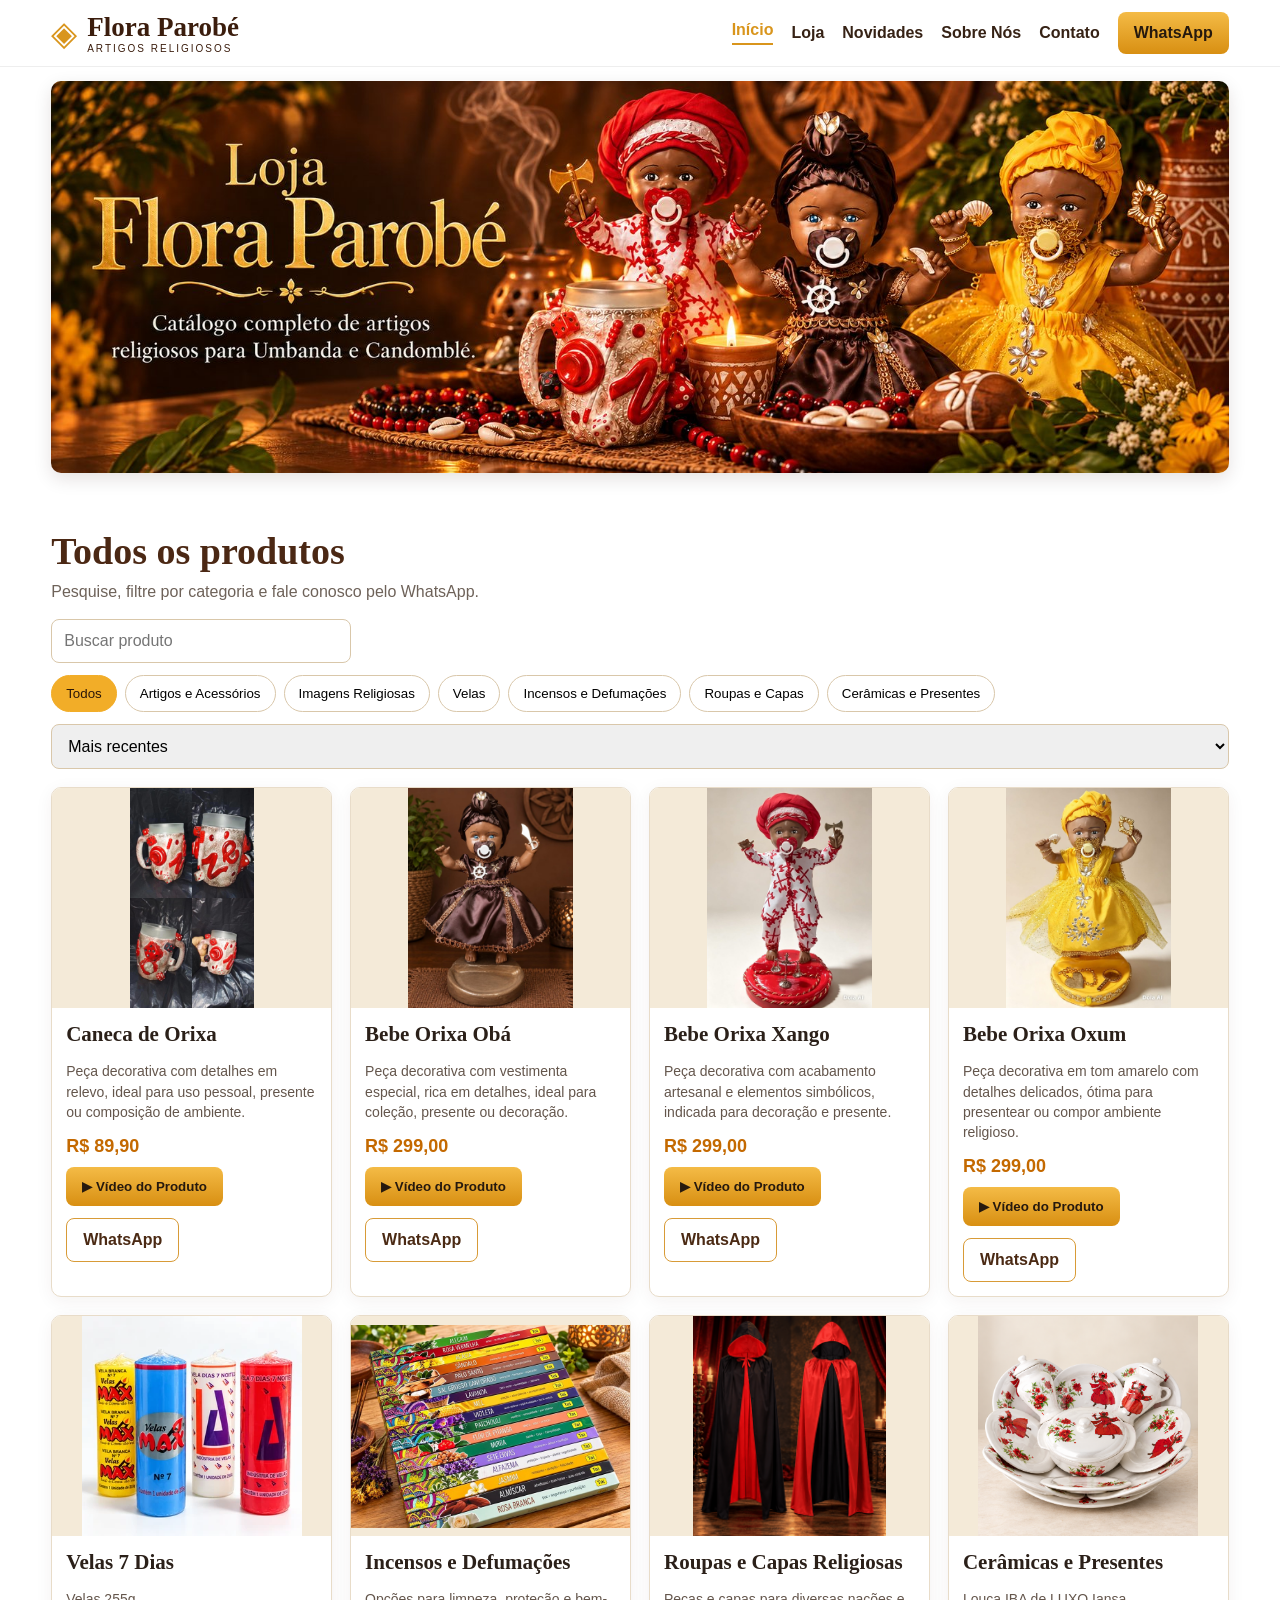
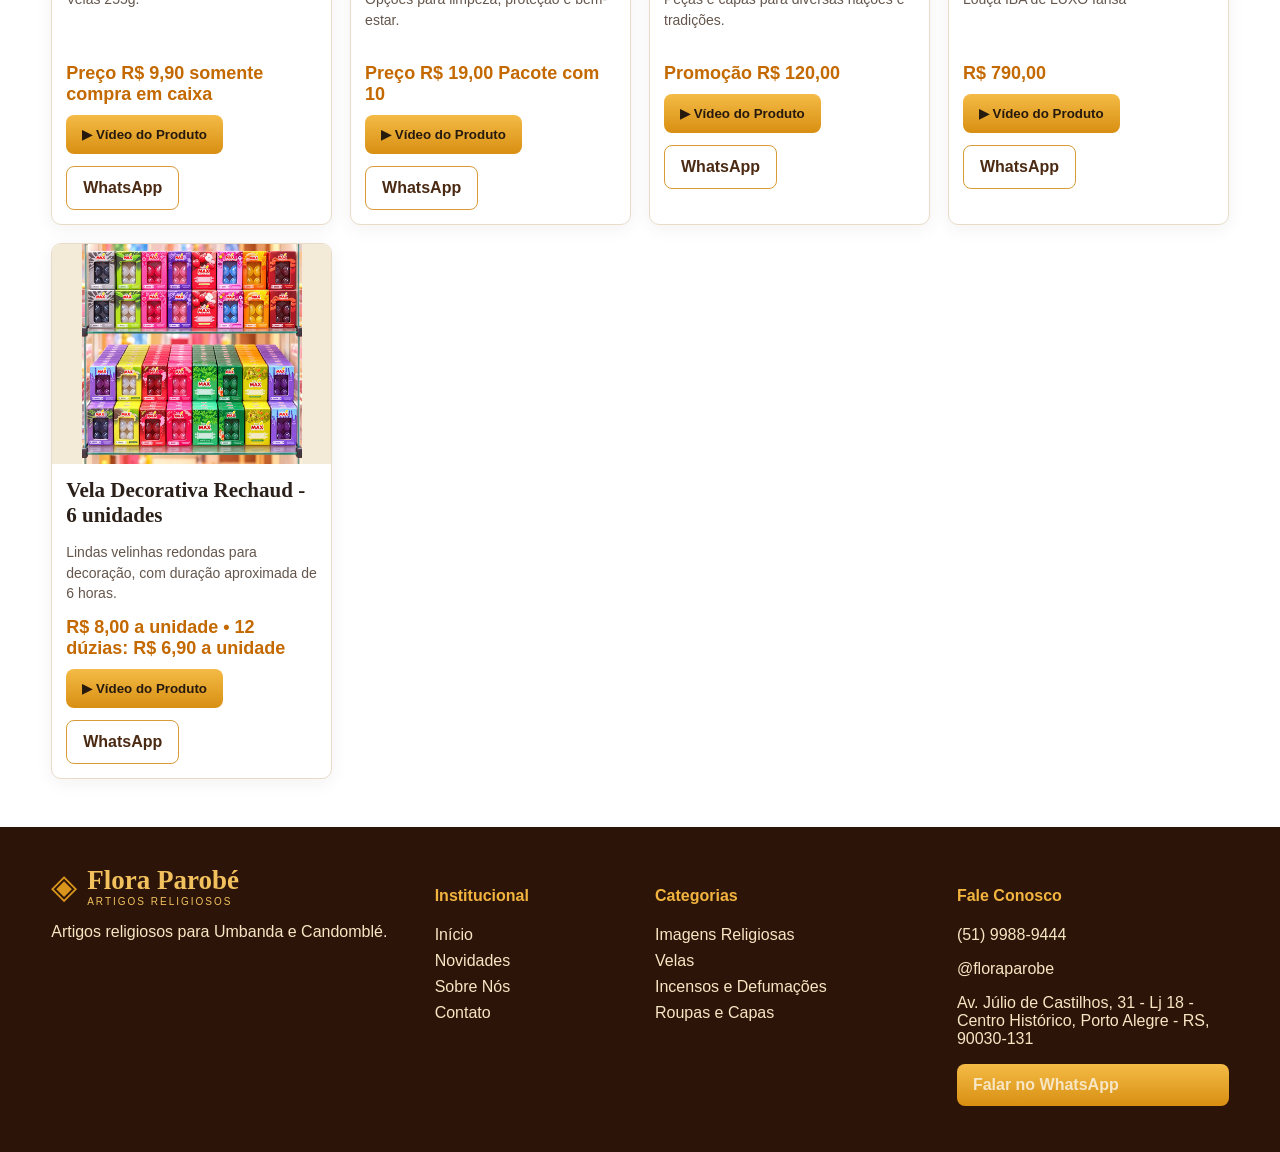
==== index.html @ 0b0f777b "Remove promoção antiga de saias da página inicial" ====
<!doctype html><html lang="pt-BR"><head>
<!-- Google tag (gtag.js) -->
<script async src="https://www.googletagmanager.com/gtag/js?id=G-TFHQ72F897"></script>
<script>
  window.dataLayer = window.dataLayer || [];
  function gtag(){dataLayer.push(arguments);}
  gtag('js', new Date());
  gtag('config', 'G-TFHQ72F897');
</script>
<meta charset="utf-8"><meta name="viewport" content="width=device-width,initial-scale=1"><title>Flora Parobé | Artigos Religiosos em Porto Alegre</title><link rel="stylesheet" href="css/style.css"><!-- SEO START --><meta name="description" content="Flora Parobé em Porto Alegre: artigos religiosos para Umbanda e Candomblé, imagens, velas, incensos, roupas, capas e acessórios. Confira produtos e promoções."><meta name="robots" content="index,follow"><link rel="canonical" href="https://floraparobe.com.br/"><meta property="og:type" content="website"><meta property="og:locale" content="pt_BR"><meta property="og:site_name" content="Flora Parobé"><meta property="og:title" content="Flora Parobé | Artigos Religiosos em Porto Alegre"><meta property="og:description" content="Flora Parobé em Porto Alegre: artigos religiosos para Umbanda e Candomblé, imagens, velas, incensos, roupas, capas e acessórios. Confira produtos e promoções."><meta property="og:url" content="https://floraparobe.com.br/"><meta property="og:image" content="https://floraparobe.com.br/assets/banner-loja.jpg"><meta name="twitter:card" content="summary_large_image"><script type="application/ld+json">{"@context":"https://schema.org","@type":"Store","name":"Flora Parobé","url":"https://floraparobe.com.br/","description":"Loja de artigos religiosos para Umbanda e Candomblé em Porto Alegre.","image":"https://floraparobe.com.br/assets/banner-loja.jpg","address":{"@type":"PostalAddress","streetAddress":"Av. Júlio de Castilhos, 31 - Lj 18","addressLocality":"Porto Alegre","addressRegion":"RS","postalCode":"90030-131","addressCountry":"BR"},"sameAs":["https://www.instagram.com/floraparobe"]}</script><!-- SEO END --></head><body>
<div id="header"></div><section class="shop-hero shop-hero--image"><div class="container"><img class="hero-banner-img" src="assets/banner-loja.jpg" alt="Loja Flora Parobé - Catálogo completo de artigos religiosos para Umbanda e Candomblé"><h1 class="sr-only">Loja Flora Parobé</h1><p class="sr-only">Catálogo completo de artigos religiosos para Umbanda e Candomblé.</p></div></section>

<main class="section"><div class="container"><h2 class="section-title">Todos os produtos</h2><p class="section-sub">Pesquise, filtre por categoria e fale conosco pelo WhatsApp.</p><div class="shop-tools"><input id="search" class="searchbox" placeholder="Buscar produto"><div class="chips" id="chips"></div><select id="sort"><option value="id">Mais recentes</option><option value="az">A–Z</option></select></div><div class="products" id="catalog"></div></div></main>
<div id="footer"></div><div class="modal" id="videoModal"><div class="modal-box"><button class="modal-close">×</button><h2 id="videoTitle" class="serif"></h2><div id="videoBody"></div></div></div>
<script src="js/site-config.js"></script><script src="js/site.js"></script><script>
document.querySelector('#header').innerHTML=header('inicio');document.querySelector('#footer').innerHTML=footer();
const cats=['Todos',...new Set(cfg.products.map(p=>p.category))];document.querySelector('#chips').innerHTML=cats.map(c=>`<button class="chip" data-cat="${c}">${c}</button>`).join('');let current=new URLSearchParams(location.search).get('cat')||'Todos';let q='';let sort='id';
function render(){let arr=cfg.products.filter(p=>(current==='Todos'||p.category===current)&&(!q||(`${p.name} ${p.description}`.toLowerCase().includes(q))));if(sort==='az')arr.sort((a,b)=>a.name.localeCompare(b.name));document.querySelector('#catalog').innerHTML=arr.map(productCard).join('');document.querySelectorAll('.chip').forEach(x=>x.classList.toggle('active',x.dataset.cat===current));bindCommon();}
document.querySelector('#chips').addEventListener('click',e=>{if(e.target.matches('.chip')){current=e.target.dataset.cat;render()}});document.querySelector('#search').addEventListener('input',e=>{q=e.target.value.toLowerCase();render()});document.querySelector('#sort').addEventListener('change',e=>{sort=e.target.value;render()});render();bindCommon();
</script></body></html>
---- css/style.css ----
:root{--gold:#d9951c;--gold2:#f0b43d;--brown:#3b1d0d;--cream:#fbf7ef;--ink:#2b2019;--line:#ead8ba}*{box-sizing:border-box}body{margin:0;font-family:Arial,Helvetica,sans-serif;color:var(--ink);background:#fff}.container{width:min(1180px,92%);margin:auto}.site-header{position:sticky;top:0;z-index:20;background:#fff;border-bottom:1px solid #eee}.header-inner{display:flex;justify-content:space-between;align-items:center;gap:20px;padding:12px 0}.brand{display:flex;align-items:center;gap:10px;color:var(--brown);text-decoration:none}.brand-mark{font-size:34px;color:var(--gold)}.brand b{font:700 27px Georgia,serif}.brand small{display:block;font-size:10px;letter-spacing:2px}.site-header nav{display:flex;align-items:center;gap:18px;flex-wrap:wrap}.site-header nav>a:not(.btn){color:#362215;text-decoration:none;font-weight:600}.site-header nav>a.active{color:var(--gold);border-bottom:2px solid var(--gold);padding-bottom:4px}.hero,.shop-hero,.page-hero{color:#fff;background:linear-gradient(90deg,rgba(33,15,6,.95),rgba(84,43,8,.74)),url('../assets/about-incense.svg') center/cover;min-height:330px;display:flex;align-items:center}.hero h1{font:700 58px Georgia,serif;color:#f1c266;margin:0}.hero h2{font:30px Georgia,serif;max-width:620px;margin:10px 0}.hero p{font-size:20px}.shop-hero h1,.page-hero h1{font:700 54px Georgia,serif;color:#f1c266;margin:0}.hero-actions,.product-actions{display:flex;gap:12px;flex-wrap:wrap}.btn{display:inline-block;border:none;border-radius:8px;padding:12px 16px;text-decoration:none;cursor:pointer;font-weight:700}.btn-gold{background:linear-gradient(180deg,#f4bb46,#d88f12);color:#26190e}.btn-outline{border:1px solid #d89b37;color:#4b2a14;background:white}.hero .btn-outline{color:#fff;background:transparent;border-color:#fff}.trust-strip{background:#2b160a;color:#fff}.trust-grid{display:grid;grid-template-columns:repeat(4,1fr);gap:12px;padding:16px 0}.trust-item{text-align:center}.section{padding:48px 0}.section-title{font:700 38px Georgia,serif;color:#4b2814;margin:0 0 10px}.section-sub{color:#6e6259;margin-top:0}.categories{display:grid;grid-template-columns:repeat(6,1fr);gap:12px}.cat{min-height:130px;border:1px solid var(--line);border-radius:10px;background:linear-gradient(#fff,#fff8eb);display:flex;align-items:center;justify-content:center;text-align:center;color:#3a2517;text-decoration:none;padding:14px}.ico{font-size:38px;margin-bottom:12px}.products{display:grid;grid-template-columns:repeat(4,1fr);gap:18px}.product-card{border:1px solid #e8dcc9;border-radius:10px;overflow:hidden;background:#fff;box-shadow:0 4px 18px rgba(63,35,10,.06)}.product-card img{width:100%;height:220px;object-fit:contain;object-position:center;background:#f4ead8;display:block}.product-body{padding:14px}.product-body h3{font:700 21px Georgia,serif;margin:0 0 8px}.product-body p{font-size:14px;line-height:1.45;color:#64564c;min-height:60px}.price{display:block;color:#c46900;font-size:18px;margin:10px 0}.about-band{background:#fff8ec}.about-grid,.story-grid,.contact-grid{display:grid;grid-template-columns:1.1fr .9fr;gap:34px;align-items:center}.about-grid img,.story-grid img{width:100%;border-radius:12px}.values{display:grid;grid-template-columns:repeat(4,1fr);gap:12px;margin-top:25px}.value{padding:18px;border:1px solid var(--line);border-radius:10px;background:white}.value strong{display:block;margin-bottom:6px;color:#4a2814}.value span{font-size:13px;color:#716155}.site-footer{background:#2c1508;color:#f7e6c4;padding:38px 0}.footer-grid{display:grid;grid-template-columns:1.3fr .7fr 1fr 1fr;gap:30px}.site-footer a{display:block;color:#f7e6c4;text-decoration:none;margin:8px 0}.site-footer h4{color:#f2b43f}.footer-brand{color:#f2c15e}.shop-tools{display:flex;gap:12px;flex-wrap:wrap;align-items:center;margin:18px 0}.searchbox,select,input,textarea{width:100%;padding:12px;border:1px solid #d9c7aa;border-radius:8px;font:inherit}.searchbox{max-width:300px}.chips{display:flex;gap:8px;flex-wrap:wrap}.chip{border:1px solid #d9c7aa;background:white;border-radius:999px;padding:10px 14px;cursor:pointer}.chip.active{background:#f2ad28;color:#2b1709;border-color:#f2ad28}.notice,.contact-card,.video-placeholder{padding:18px;border-radius:10px;background:#fff6e8;border:1px solid #ead6b6;margin:16px 0}.modal{display:none;position:fixed;inset:0;background:rgba(0,0,0,.72);z-index:99;align-items:center;justify-content:center;padding:20px}.modal.show{display:flex}.modal-box{background:white;width:min(760px,96%);border-radius:12px;padding:24px;position:relative}.modal-close{position:absolute;right:14px;top:10px;border:0;background:transparent;font-size:30px;cursor:pointer}.serif{font-family:Georgia,serif}.story-copy p{font-size:17px;line-height:1.55}@media(max-width:900px){.header-inner{align-items:flex-start}.site-header nav{justify-content:flex-end}.categories{grid-template-columns:repeat(3,1fr)}.products{grid-template-columns:repeat(2,1fr)}.trust-grid,.values{grid-template-columns:repeat(2,1fr)}.about-grid,.story-grid,.contact-grid{grid-template-columns:1fr}.footer-grid{grid-template-columns:1fr 1fr}}@media(max-width:600px){.header-inner{display:block}.site-header nav{margin-top:12px;justify-content:flex-start;gap:10px}.hero h1{font-size:42px}.hero h2{font-size:24px}.categories,.products,.trust-grid,.values,.footer-grid{grid-template-columns:1fr}.section{padding:34px 0}}
.shop-hero {
  background:
    linear-gradient(90deg, rgba(33,15,6,.90), rgba(84,43,8,.55)),
    url('../assets/banner-loja.jpg') center/cover;
}

/* Banner da loja exibido como imagem, preservando brilho e nitidez */
.shop-hero.shop-hero--image{background:none;min-height:auto;display:block;padding:14px 0 8px}
.shop-hero.shop-hero--image .container{width:min(1342px,92%)}
.hero-banner-img{display:block;width:100%;height:auto;border-radius:10px;box-shadow:0 6px 18px rgba(41,20,7,.12)}
.sr-only{position:absolute;width:1px;height:1px;padding:0;margin:-1px;overflow:hidden;clip:rect(0,0,0,0);white-space:nowrap;border:0}

/* Promoção do mês */
.promo-month{padding:18px 0 4px}
.promo-month-box{display:flex;align-items:center;justify-content:space-between;gap:24px;padding:24px 28px;border-radius:14px;background:linear-gradient(110deg,#3b1d0d 0%,#6b350f 58%,#d9951c 100%);box-shadow:0 8px 24px rgba(65,32,8,.16);color:#fff;overflow:hidden;position:relative}
.promo-month-box:after{content:"";position:absolute;right:-55px;top:-75px;width:220px;height:220px;border-radius:50%;background:rgba(255,255,255,.09)}
.promo-month-copy{position:relative;z-index:1}
.promo-kicker{display:inline-block;font-size:12px;font-weight:800;letter-spacing:1.5px;color:#ffd98a;margin-bottom:7px}
.promo-month h2{font:700 34px Georgia,serif;margin:0 0 6px;color:#fff}
.promo-month p{margin:0;max-width:700px;line-height:1.5;color:#fff7e9}
.promo-month-btn{position:relative;z-index:1;display:inline-block;flex:0 0 auto;background:#fff;color:#5b2b0c;text-decoration:none;font-weight:800;padding:14px 20px;border-radius:9px;box-shadow:0 4px 12px rgba(0,0,0,.12)}
.promo-month-btn:hover{transform:translateY(-1px)}
@media(max-width:700px){.promo-month-box{display:block;padding:22px}.promo-month h2{font-size:29px}.promo-month-btn{margin-top:16px}}

.promo-month-art-link{display:block;text-decoration:none}
.promo-month-art{display:block;width:100%;height:auto;border-radius:14px;box-shadow:0 8px 24px rgba(65,32,8,.18)}

.promo-buy-wrap{text-align:center;margin:18px 0 4px}
.promo-buy-btn{display:inline-block;background:#198754;color:#fff;text-decoration:none;font-weight:800;font-size:18px;padding:14px 24px;border-radius:10px;box-shadow:0 5px 16px rgba(0,0,0,.14);transition:transform .15s ease,box-shadow .15s ease}
.promo-buy-btn:hover{transform:translateY(-2px);box-shadow:0 8px 20px rgba(0,0,0,.18)}
.promo-buy-note{font-size:14px;color:#6e6259;margin:10px 0 0}
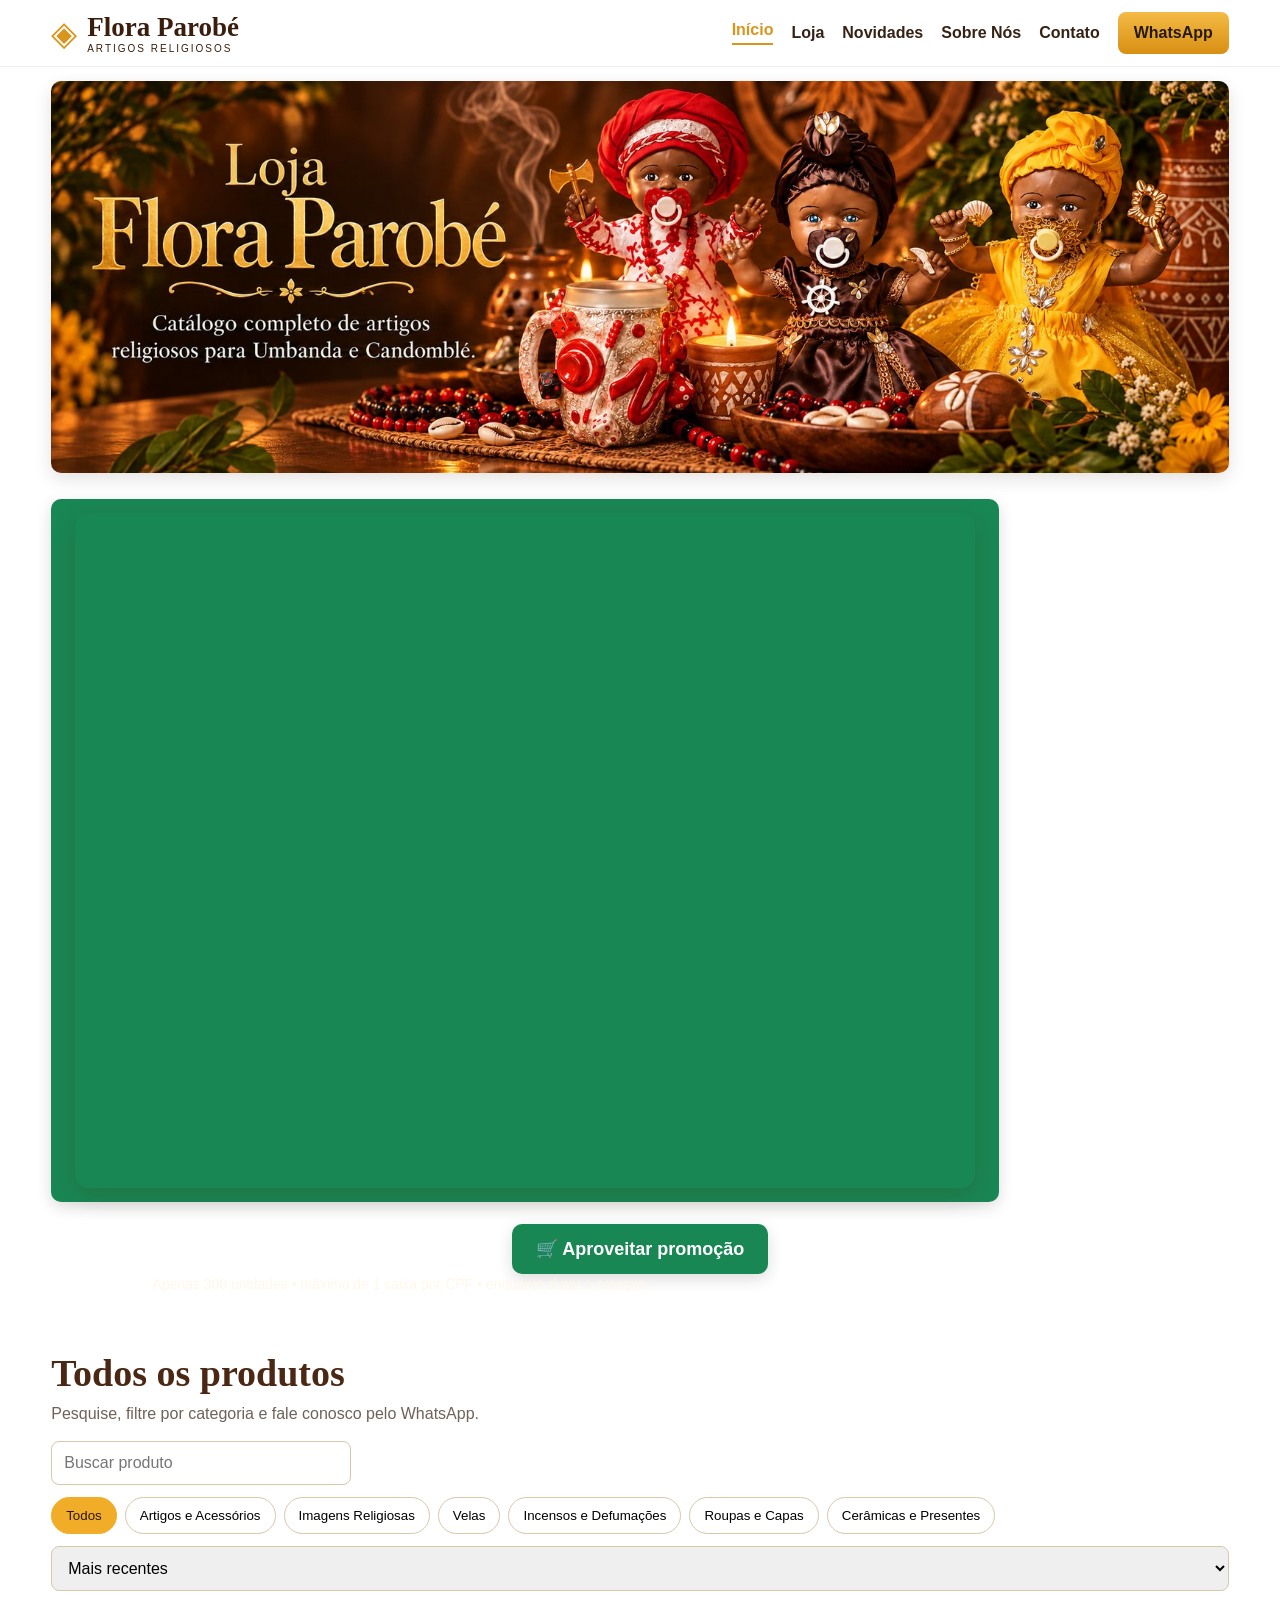
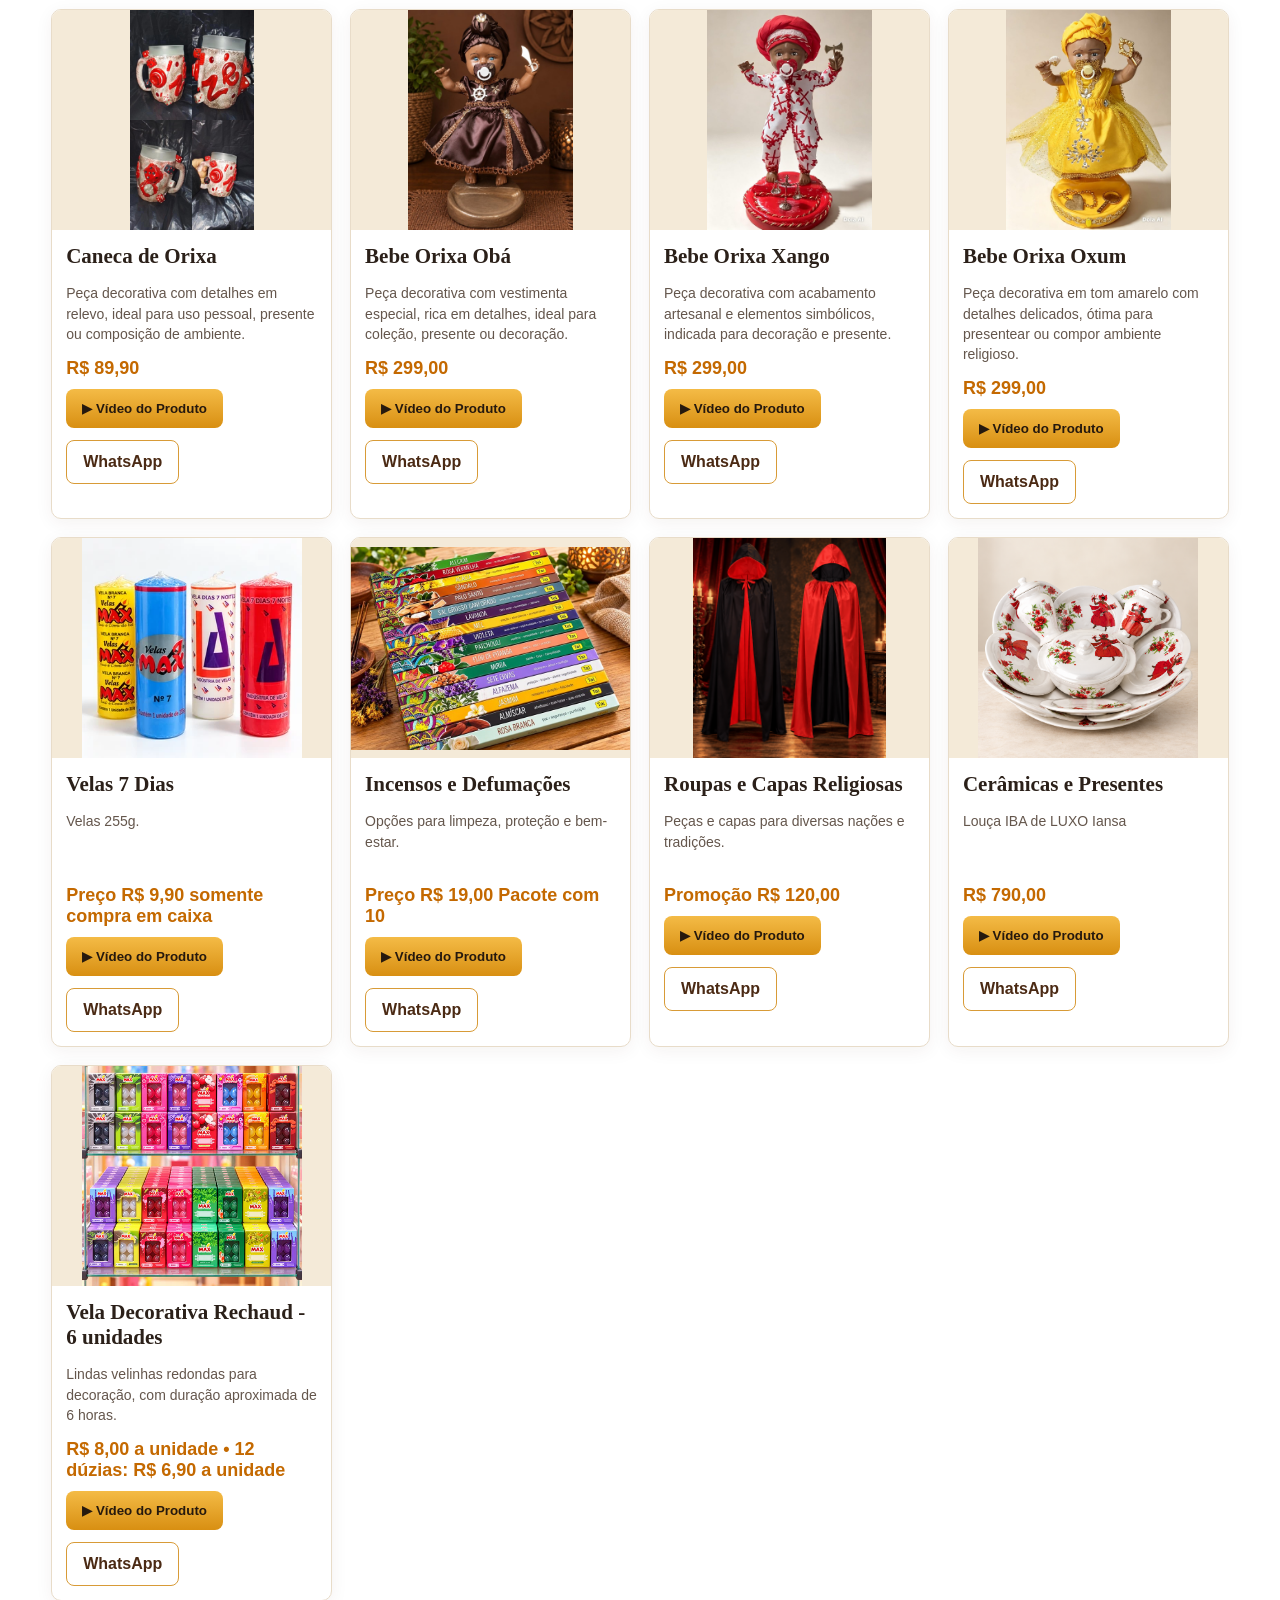
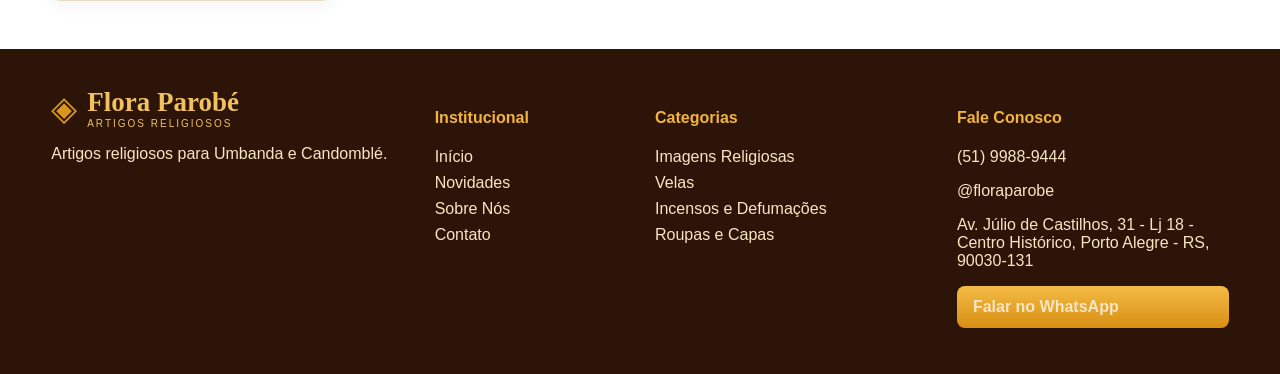
==== commit 85e3dc96: "Exibe promoção de Velas 7 Dias na página inicial" ====
--- a/index.html
+++ b/index.html
@@ -10,6 +10,14 @@
 <meta charset="utf-8"><meta name="viewport" content="width=device-width,initial-scale=1"><title>Flora Parobé | Artigos Religiosos em Porto Alegre</title><link rel="stylesheet" href="css/style.css"><!-- SEO START --><meta name="description" content="Flora Parobé em Porto Alegre: artigos religiosos para Umbanda e Candomblé, imagens, velas, incensos, roupas, capas e acessórios. Confira produtos e promoções."><meta name="robots" content="index,follow"><link rel="canonical" href="https://floraparobe.com.br/"><meta property="og:type" content="website"><meta property="og:locale" content="pt_BR"><meta property="og:site_name" content="Flora Parobé"><meta property="og:title" content="Flora Parobé | Artigos Religiosos em Porto Alegre"><meta property="og:description" content="Flora Parobé em Porto Alegre: artigos religiosos para Umbanda e Candomblé, imagens, velas, incensos, roupas, capas e acessórios. Confira produtos e promoções."><meta property="og:url" content="https://floraparobe.com.br/"><meta property="og:image" content="https://floraparobe.com.br/assets/banner-loja.jpg"><meta name="twitter:card" content="summary_large_image"><script type="application/ld+json">{"@context":"https://schema.org","@type":"Store","name":"Flora Parobé","url":"https://floraparobe.com.br/","description":"Loja de artigos religiosos para Umbanda e Candomblé em Porto Alegre.","image":"https://floraparobe.com.br/assets/banner-loja.jpg","address":{"@type":"PostalAddress","streetAddress":"Av. Júlio de Castilhos, 31 - Lj 18","addressLocality":"Porto Alegre","addressRegion":"RS","postalCode":"90030-131","addressCountry":"BR"},"sameAs":["https://www.instagram.com/floraparobe"]}</script><!-- SEO END --></head><body>
 <div id="header"></div><section class="shop-hero shop-hero--image"><div class="container"><img class="hero-banner-img" src="assets/banner-loja.jpg" alt="Loja Flora Parobé - Catálogo completo de artigos religiosos para Umbanda e Candomblé"><h1 class="sr-only">Loja Flora Parobé</h1><p class="sr-only">Catálogo completo de artigos religiosos para Umbanda e Candomblé.</p></div></section>
 
+<section class="promo-month"><div class="container">
+<a class="promo-month-art-link promo-buy-btn" href="https://wa.me/555199889444?text=Ol%C3%A1%21%20Vi%20a%20Promo%C3%A7%C3%A3o%20do%20M%C3%AAs%20das%20Velas%207%20Dias%20275g%20no%20site%20da%20Flora%20Parob%C3%A9%20e%20quero%20aproveitar." target="_blank" rel="noopener">
+<img class="promo-month-art" src="assets/promocao-mes-velas-7-dias.webp" alt="Promoção do Mês - Velas 7 Dias 275g: unitário R$ 8,40 e combo com 4 velas por R$ 7,90 cada">
+</a>
+<div class="promo-buy-wrap"><a class="promo-buy-btn" href="https://wa.me/555199889444?text=Ol%C3%A1%21%20Vi%20a%20Promo%C3%A7%C3%A3o%20do%20M%C3%AAs%20das%20Velas%207%20Dias%20275g%20no%20site%20da%20Flora%20Parob%C3%A9%20e%20quero%20aproveitar." target="_blank" rel="noopener">🛒 Aproveitar promoção</a>
+<p class="promo-buy-note">Apenas 300 unidades • máximo de 1 caixa por CPF • enquanto durar o estoque.</p></div>
+</div></section>
+
 <main class="section"><div class="container"><h2 class="section-title">Todos os produtos</h2><p class="section-sub">Pesquise, filtre por categoria e fale conosco pelo WhatsApp.</p><div class="shop-tools"><input id="search" class="searchbox" placeholder="Buscar produto"><div class="chips" id="chips"></div><select id="sort"><option value="id">Mais recentes</option><option value="az">A–Z</option></select></div><div class="products" id="catalog"></div></div></main>
 <div id="footer"></div><div class="modal" id="videoModal"><div class="modal-box"><button class="modal-close">×</button><h2 id="videoTitle" class="serif"></h2><div id="videoBody"></div></div></div>
 <script src="js/site-config.js"></script><script src="js/site.js"></script><script>
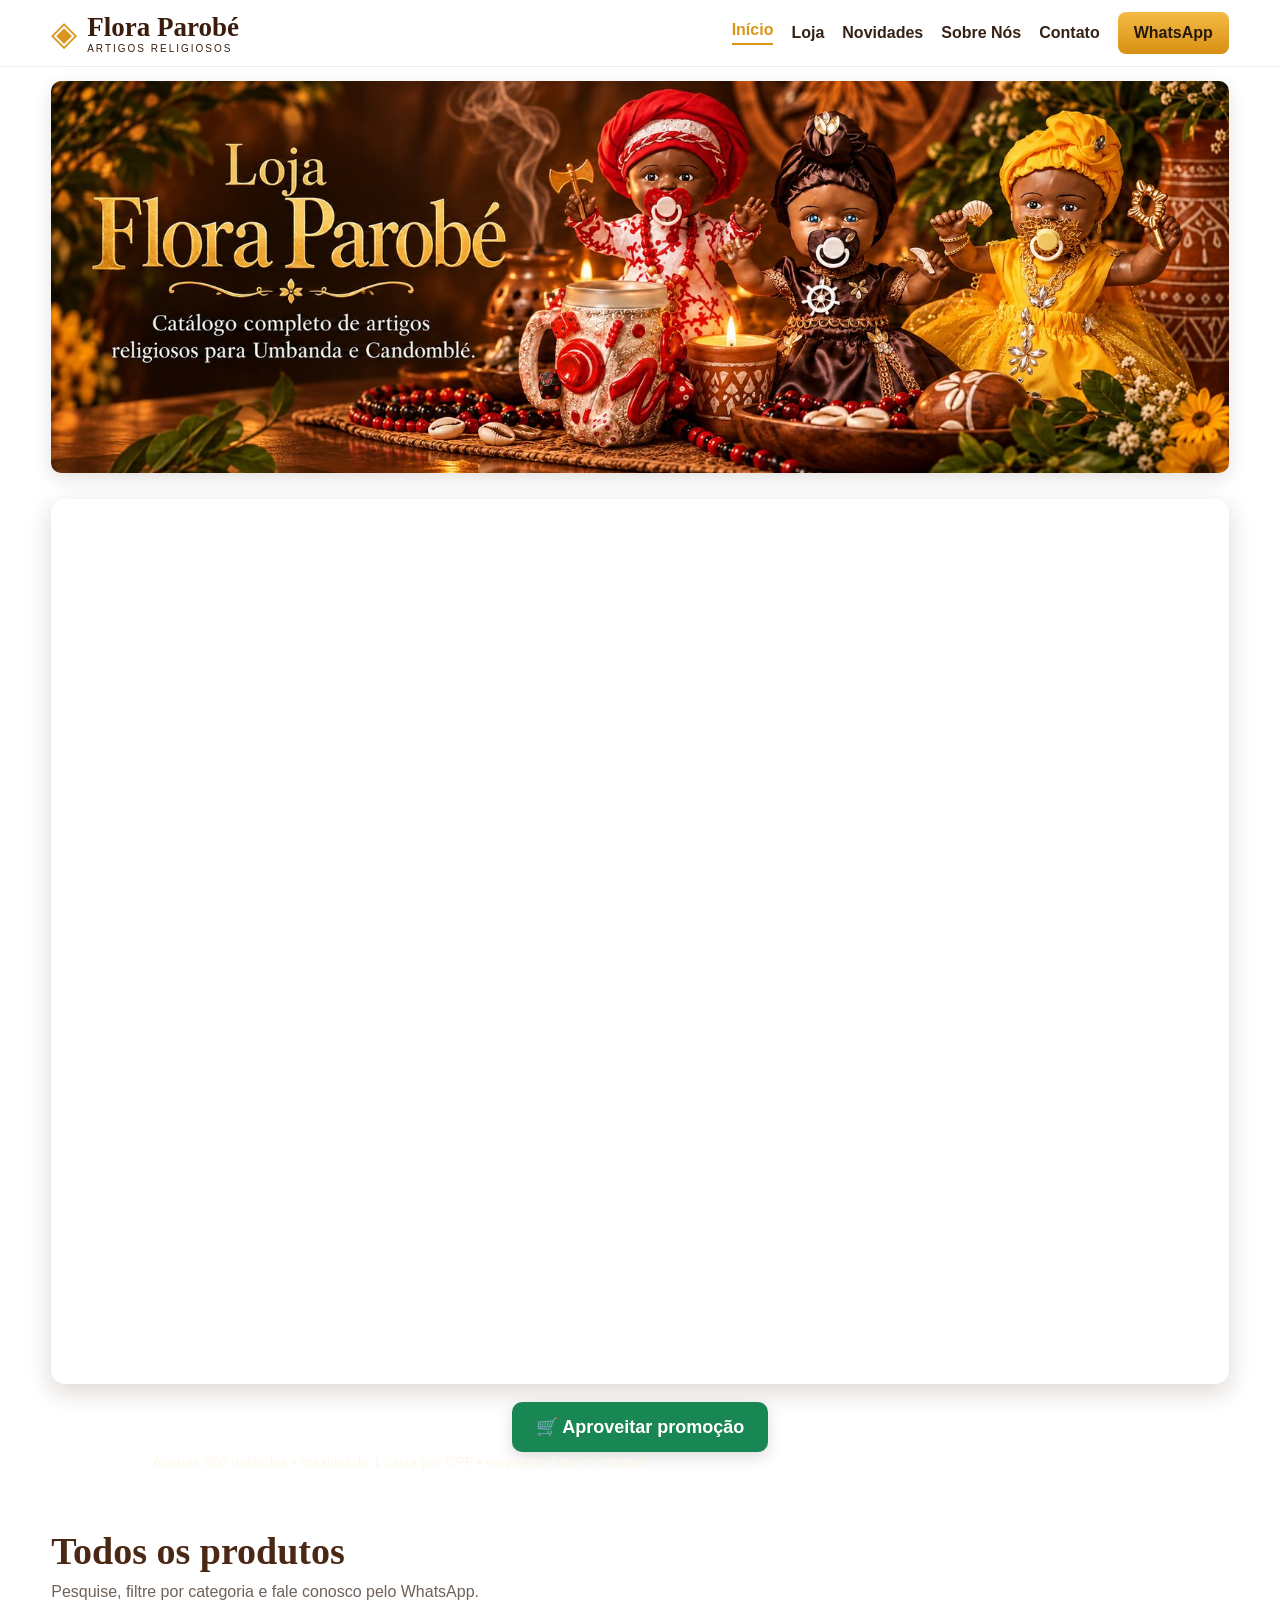
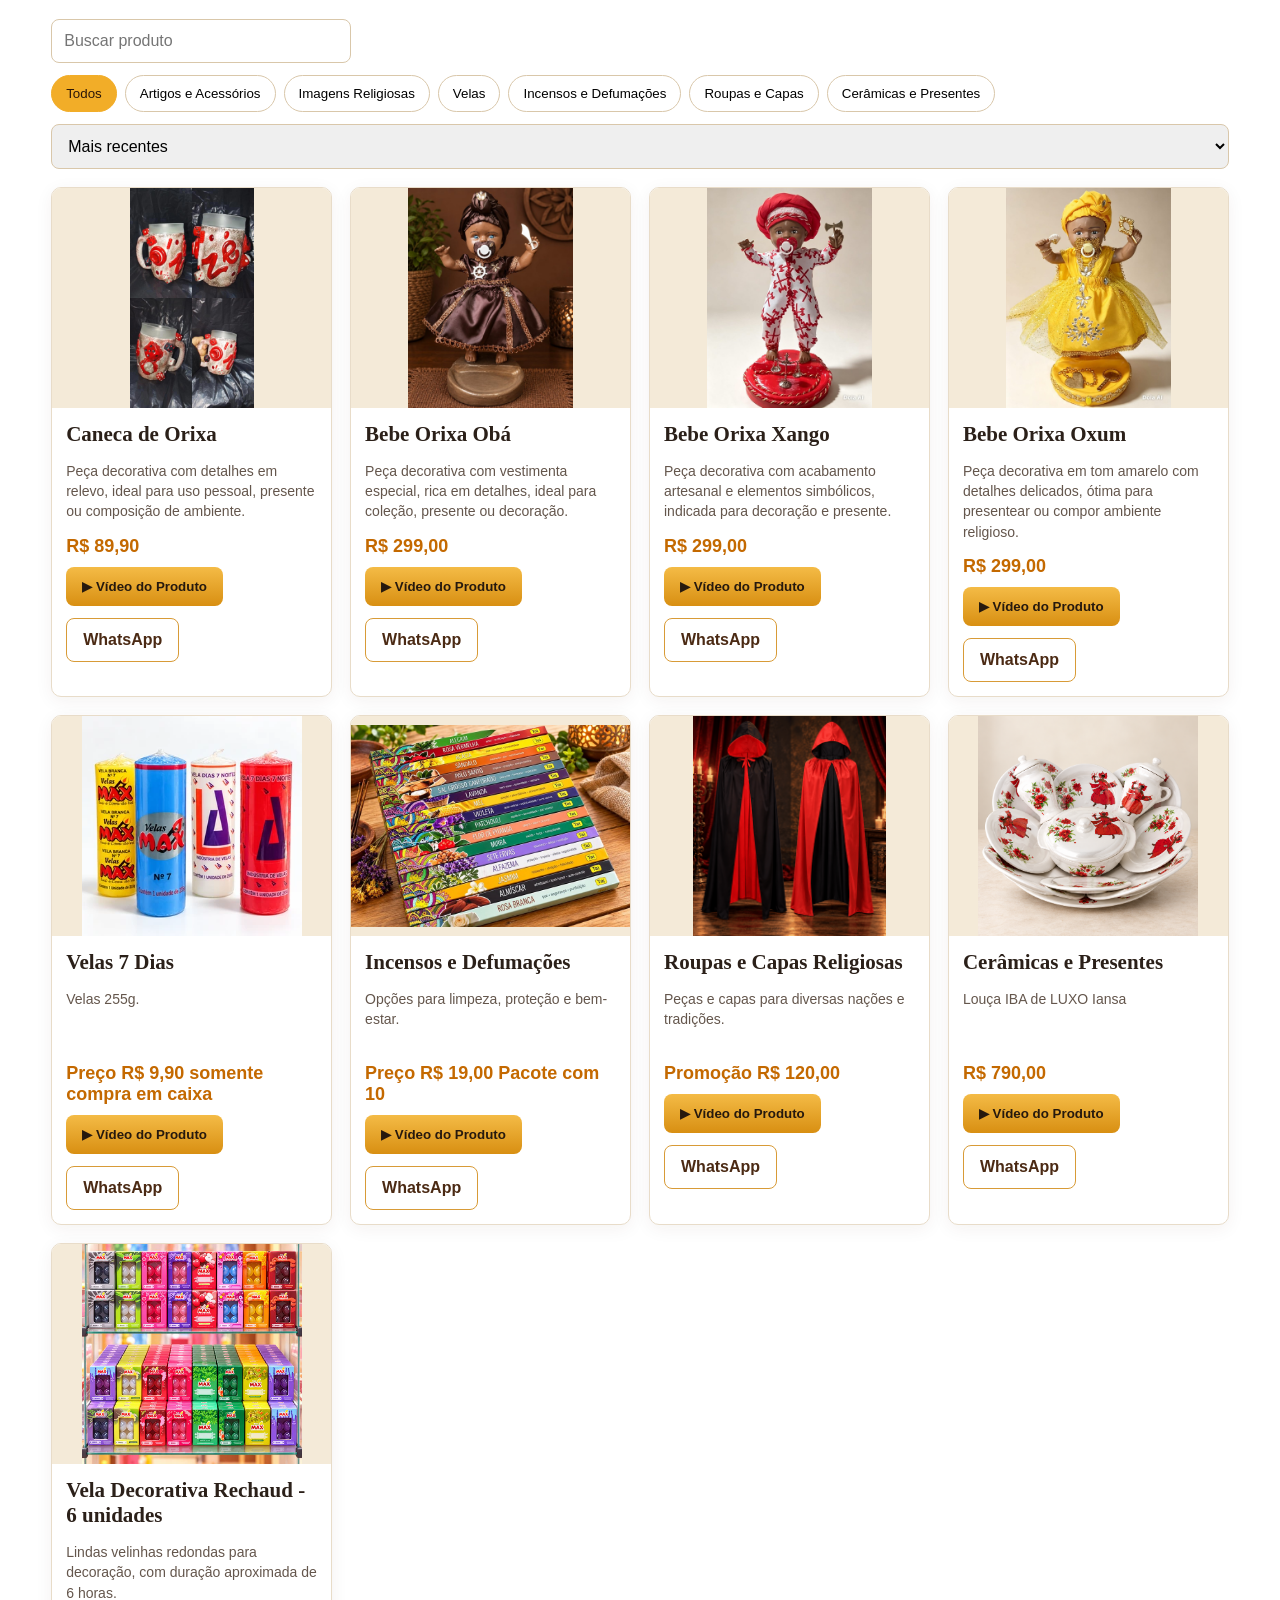
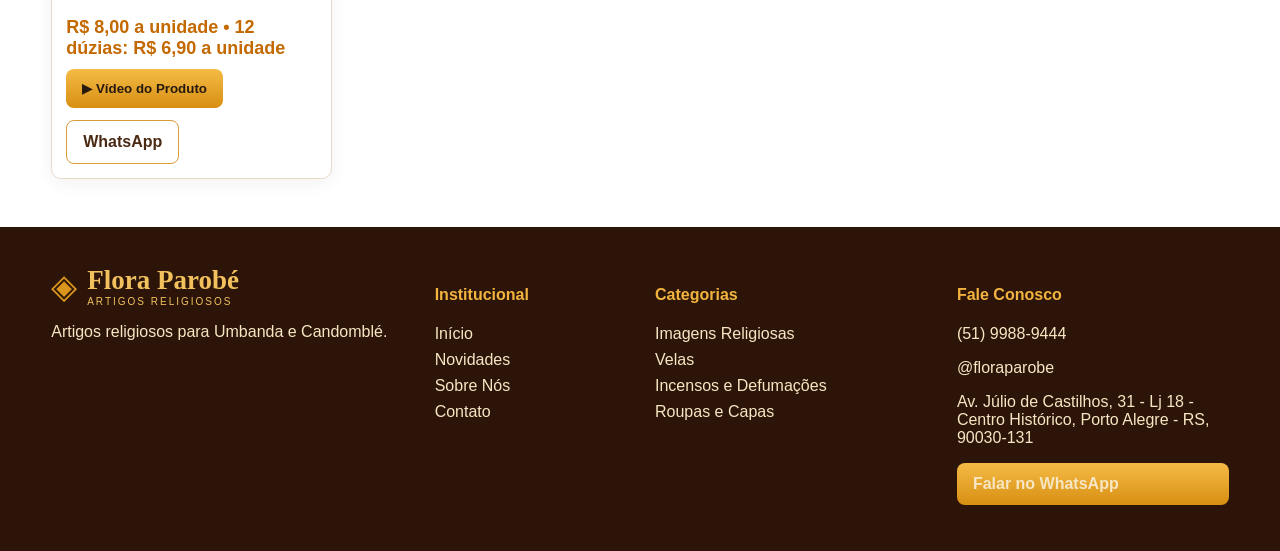
==== commit 22b23d0a: "Corrige estilo do banner da promoção" ====
--- a/index.html
+++ b/index.html
@@ -11,7 +11,7 @@
 <div id="header"></div><section class="shop-hero shop-hero--image"><div class="container"><img class="hero-banner-img" src="assets/banner-loja.jpg" alt="Loja Flora Parobé - Catálogo completo de artigos religiosos para Umbanda e Candomblé"><h1 class="sr-only">Loja Flora Parobé</h1><p class="sr-only">Catálogo completo de artigos religiosos para Umbanda e Candomblé.</p></div></section>
 
 <section class="promo-month"><div class="container">
-<a class="promo-month-art-link promo-buy-btn" href="https://wa.me/555199889444?text=Ol%C3%A1%21%20Vi%20a%20Promo%C3%A7%C3%A3o%20do%20M%C3%AAs%20das%20Velas%207%20Dias%20275g%20no%20site%20da%20Flora%20Parob%C3%A9%20e%20quero%20aproveitar." target="_blank" rel="noopener">
+<a class="promo-month-art-link promo-track-link" href="https://wa.me/555199889444?text=Ol%C3%A1%21%20Vi%20a%20Promo%C3%A7%C3%A3o%20do%20M%C3%AAs%20das%20Velas%207%20Dias%20275g%20no%20site%20da%20Flora%20Parob%C3%A9%20e%20quero%20aproveitar." target="_blank" rel="noopener">
 <img class="promo-month-art" src="assets/promocao-mes-velas-7-dias.webp" alt="Promoção do Mês - Velas 7 Dias 275g: unitário R$ 8,40 e combo com 4 velas por R$ 7,90 cada">
 </a>
 <div class="promo-buy-wrap"><a class="promo-buy-btn" href="https://wa.me/555199889444?text=Ol%C3%A1%21%20Vi%20a%20Promo%C3%A7%C3%A3o%20do%20M%C3%AAs%20das%20Velas%207%20Dias%20275g%20no%20site%20da%20Flora%20Parob%C3%A9%20e%20quero%20aproveitar." target="_blank" rel="noopener">🛒 Aproveitar promoção</a>
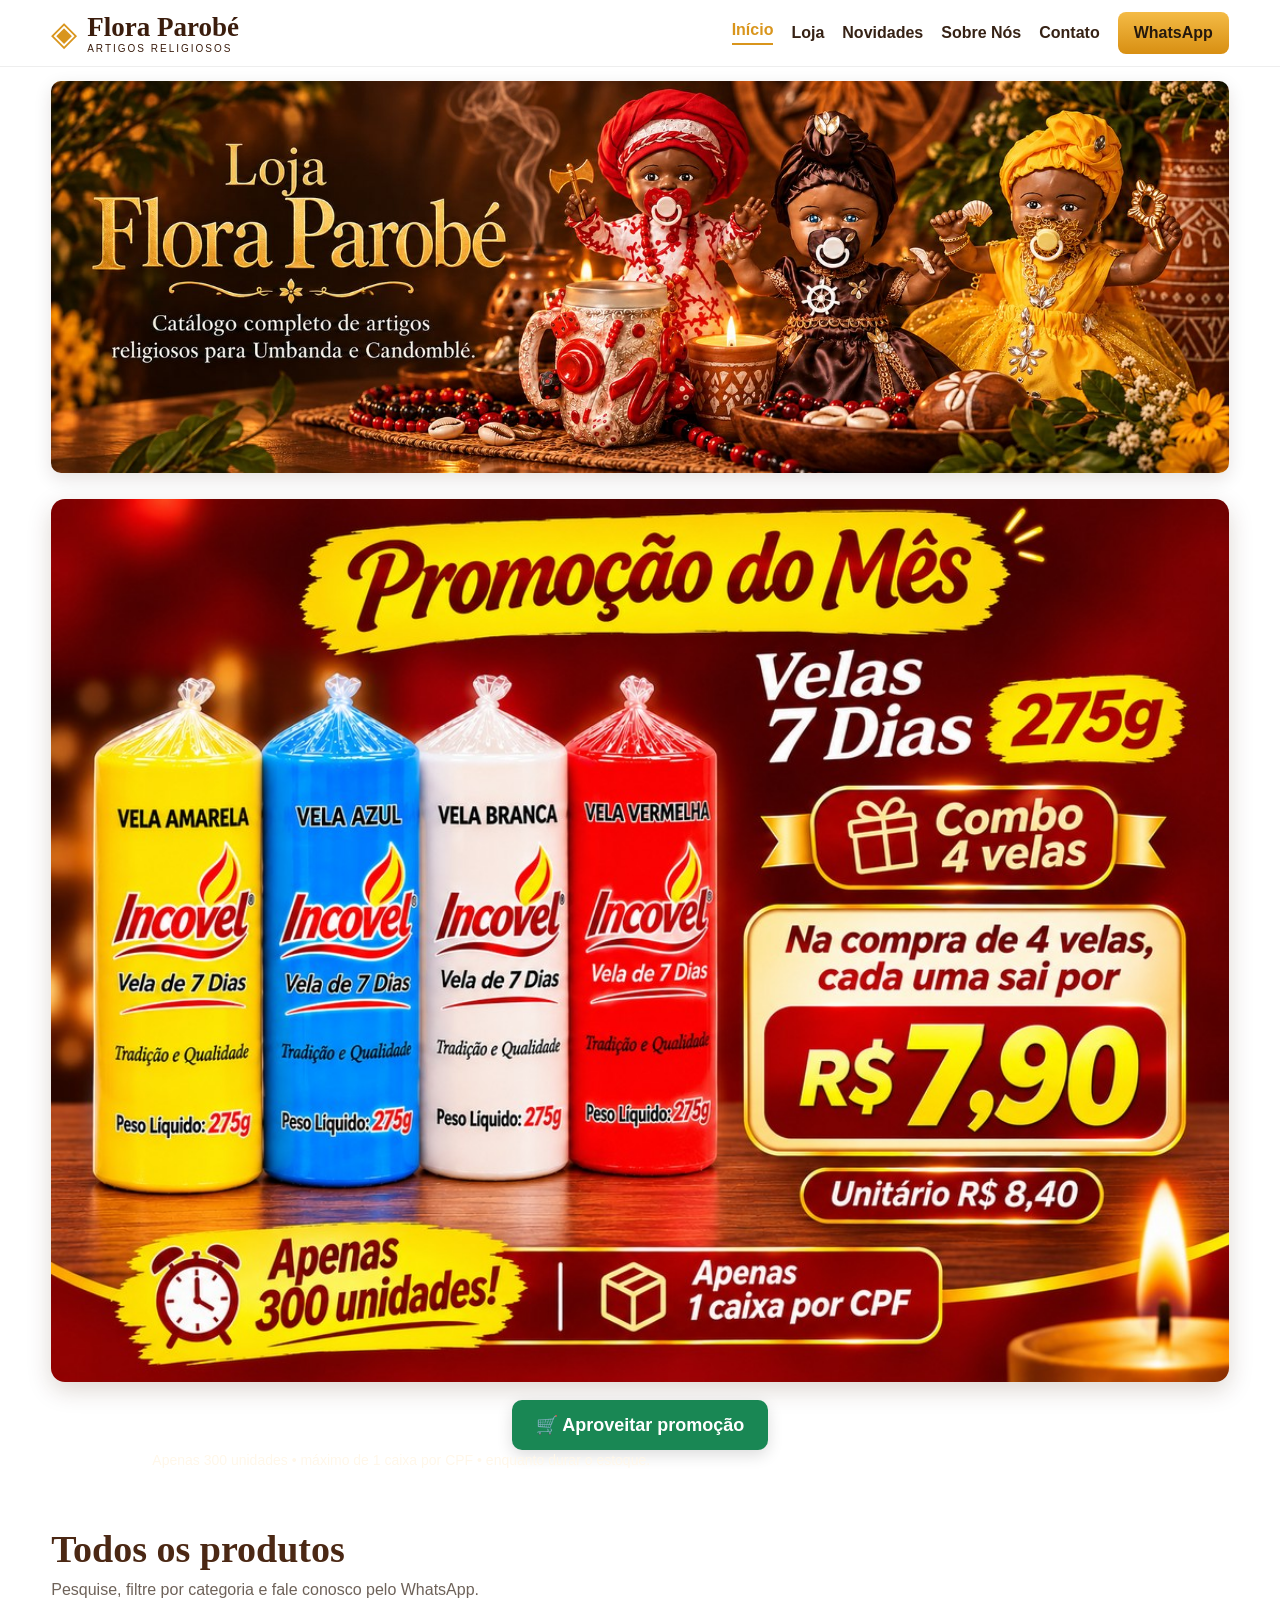
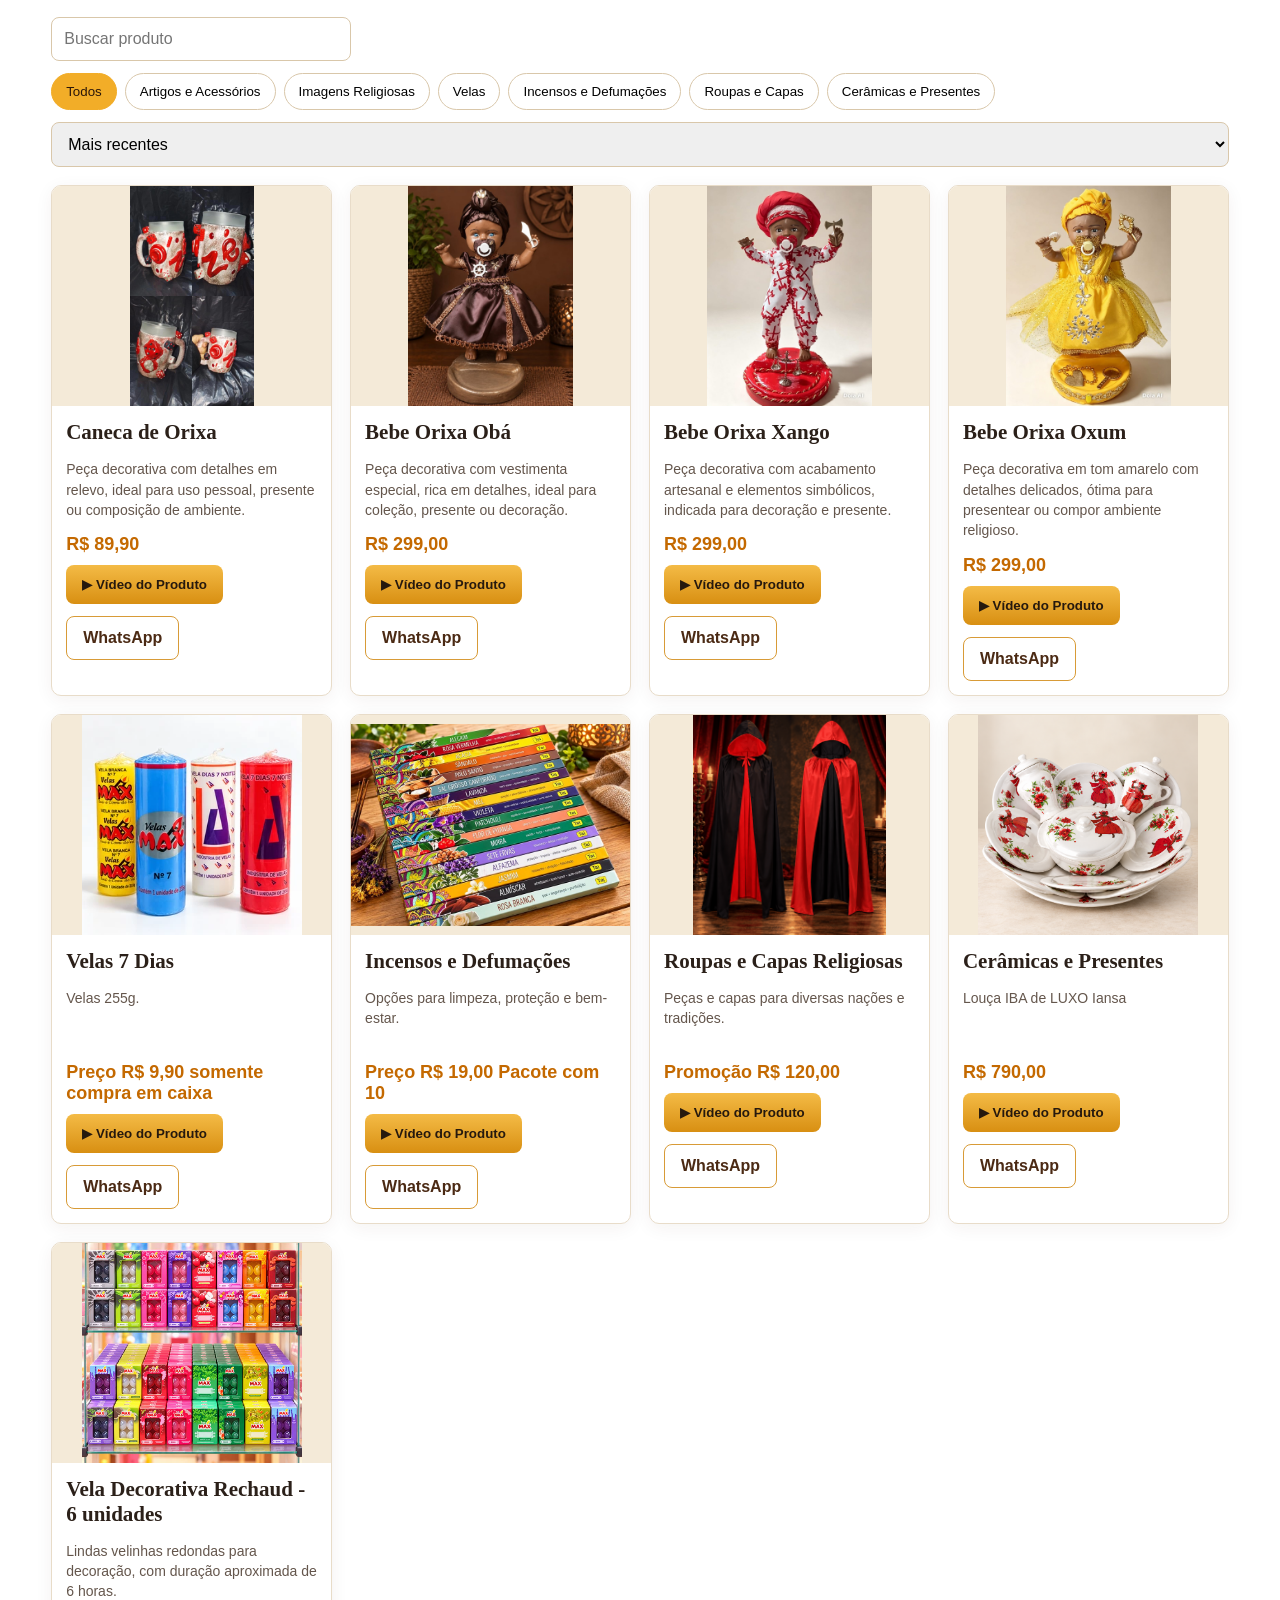
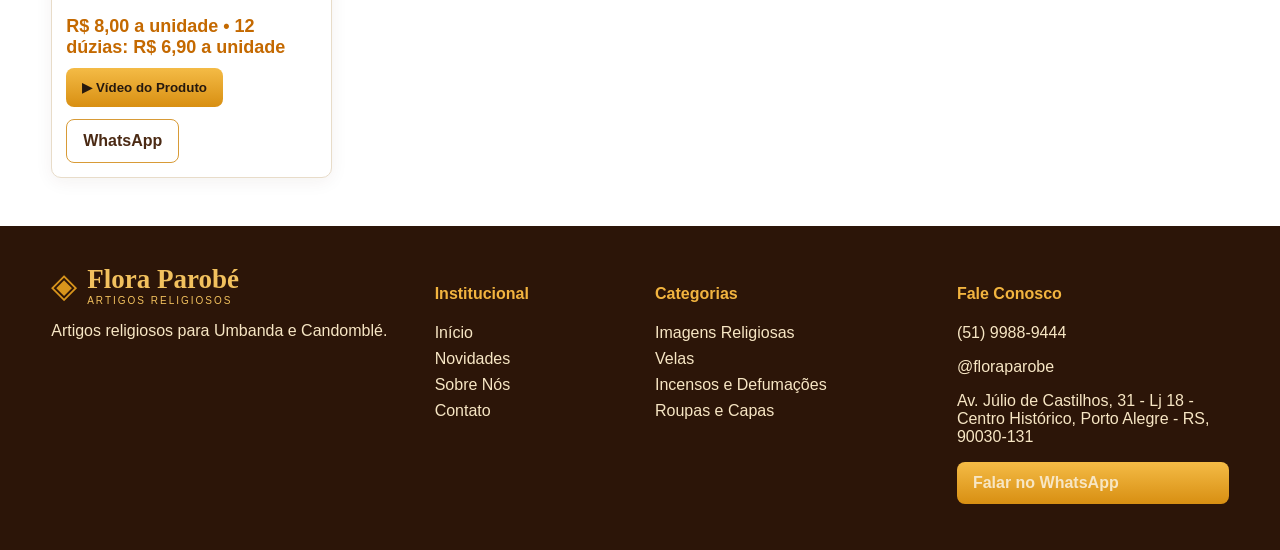
==== commit 6fa069c6: "Usa banner JPG correto da promoção de Velas 7 Dias" ====
--- a/index.html
+++ b/index.html
@@ -12,7 +12,7 @@
 
 <section class="promo-month"><div class="container">
 <a class="promo-month-art-link promo-track-link" href="https://wa.me/555199889444?text=Ol%C3%A1%21%20Vi%20a%20Promo%C3%A7%C3%A3o%20do%20M%C3%AAs%20das%20Velas%207%20Dias%20275g%20no%20site%20da%20Flora%20Parob%C3%A9%20e%20quero%20aproveitar." target="_blank" rel="noopener">
-<img class="promo-month-art" src="assets/promocao-mes-velas-7-dias.webp" alt="Promoção do Mês - Velas 7 Dias 275g: unitário R$ 8,40 e combo com 4 velas por R$ 7,90 cada">
+<img class="promo-month-art" src="assets/promocao-mes-velas-7-dias.jpg" alt="Promoção do Mês - Velas 7 Dias 275g: unitário R$ 8,40 e combo com 4 velas por R$ 7,90 cada">
 </a>
 <div class="promo-buy-wrap"><a class="promo-buy-btn" href="https://wa.me/555199889444?text=Ol%C3%A1%21%20Vi%20a%20Promo%C3%A7%C3%A3o%20do%20M%C3%AAs%20das%20Velas%207%20Dias%20275g%20no%20site%20da%20Flora%20Parob%C3%A9%20e%20quero%20aproveitar." target="_blank" rel="noopener">🛒 Aproveitar promoção</a>
 <p class="promo-buy-note">Apenas 300 unidades • máximo de 1 caixa por CPF • enquanto durar o estoque.</p></div>
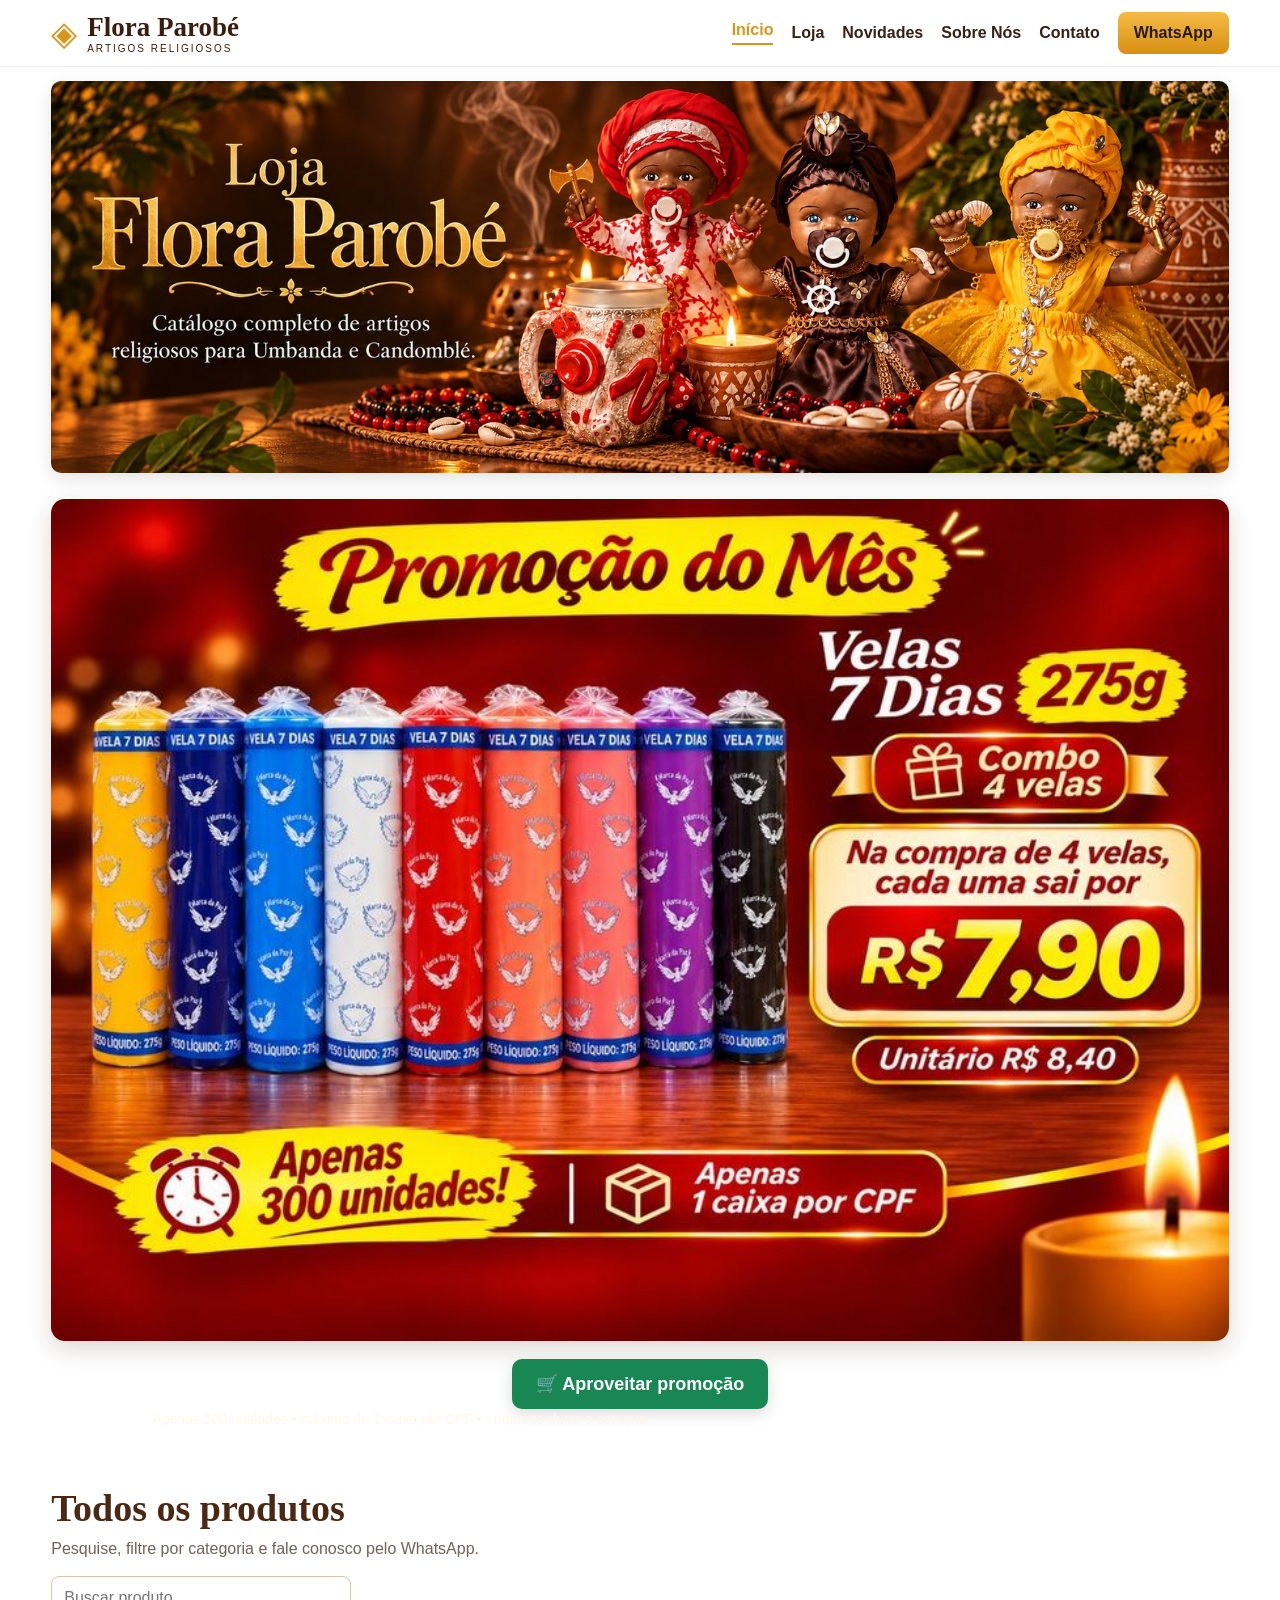
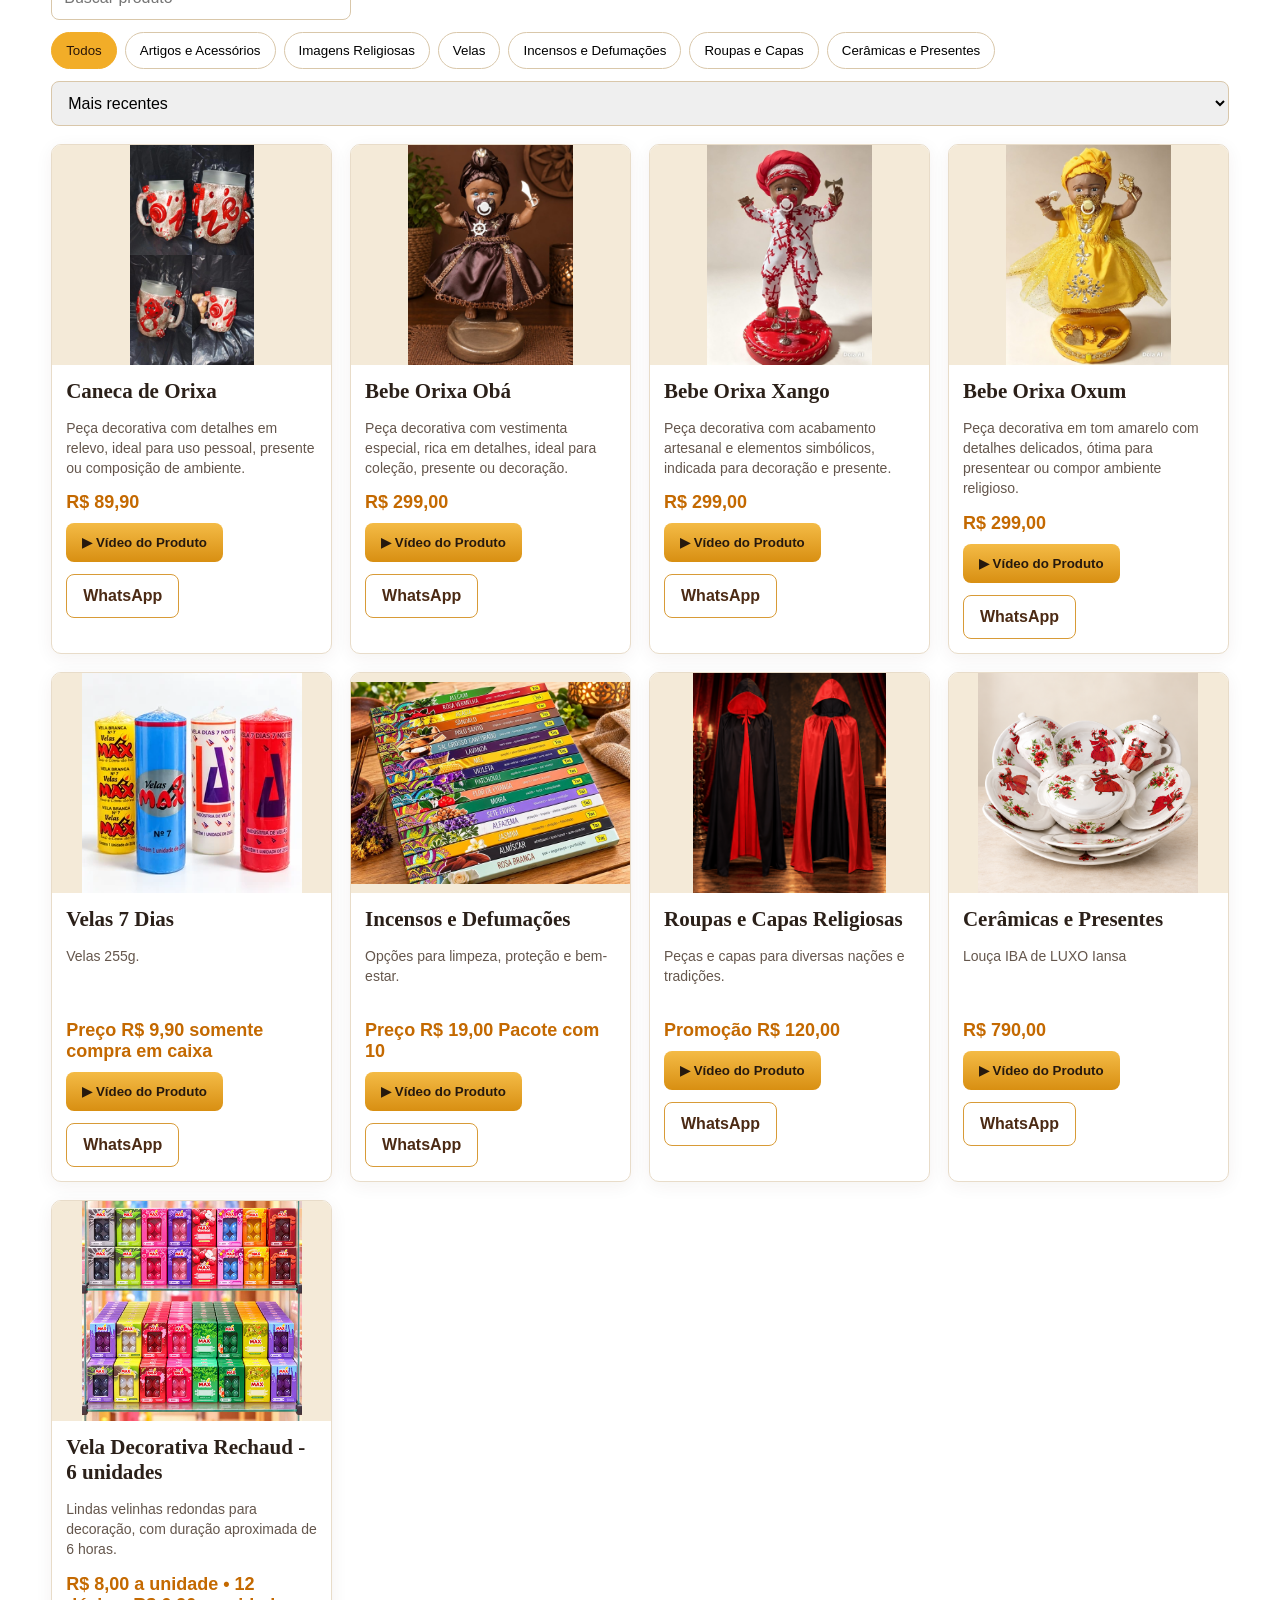
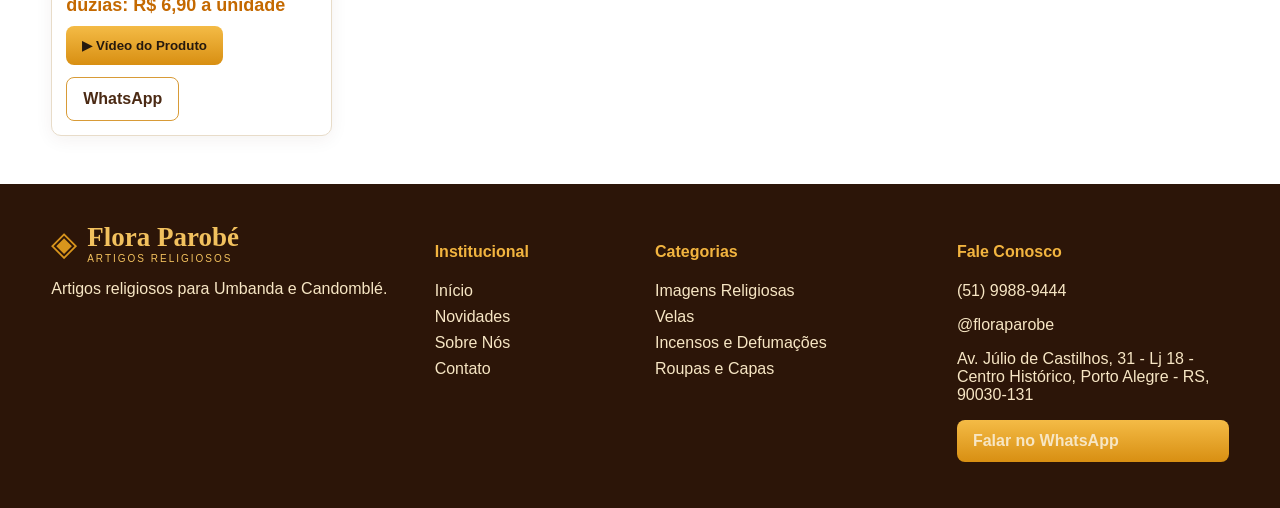
==== commit a8778376: "Substitui banner da promoção pela arte aprovada do fornecedor" ====
--- a/index.html
+++ b/index.html
@@ -12,7 +12,7 @@
 
 <section class="promo-month"><div class="container">
 <a class="promo-month-art-link promo-track-link" href="https://wa.me/555199889444?text=Ol%C3%A1%21%20Vi%20a%20Promo%C3%A7%C3%A3o%20do%20M%C3%AAs%20das%20Velas%207%20Dias%20275g%20no%20site%20da%20Flora%20Parob%C3%A9%20e%20quero%20aproveitar." target="_blank" rel="noopener">
-<img class="promo-month-art" src="assets/promocao-mes-velas-7-dias.jpg" alt="Promoção do Mês - Velas 7 Dias 275g: unitário R$ 8,40 e combo com 4 velas por R$ 7,90 cada">
+<img class="promo-month-art" src="assets/promocao-velas-fornecedor-site-opt.jpg" alt="Promoção do Mês - Velas 7 Dias 275g: unitário R$ 8,40 e combo com 4 velas por R$ 7,90 cada">
 </a>
 <div class="promo-buy-wrap"><a class="promo-buy-btn" href="https://wa.me/555199889444?text=Ol%C3%A1%21%20Vi%20a%20Promo%C3%A7%C3%A3o%20do%20M%C3%AAs%20das%20Velas%207%20Dias%20275g%20no%20site%20da%20Flora%20Parob%C3%A9%20e%20quero%20aproveitar." target="_blank" rel="noopener">🛒 Aproveitar promoção</a>
 <p class="promo-buy-note">Apenas 300 unidades • máximo de 1 caixa por CPF • enquanto durar o estoque.</p></div>
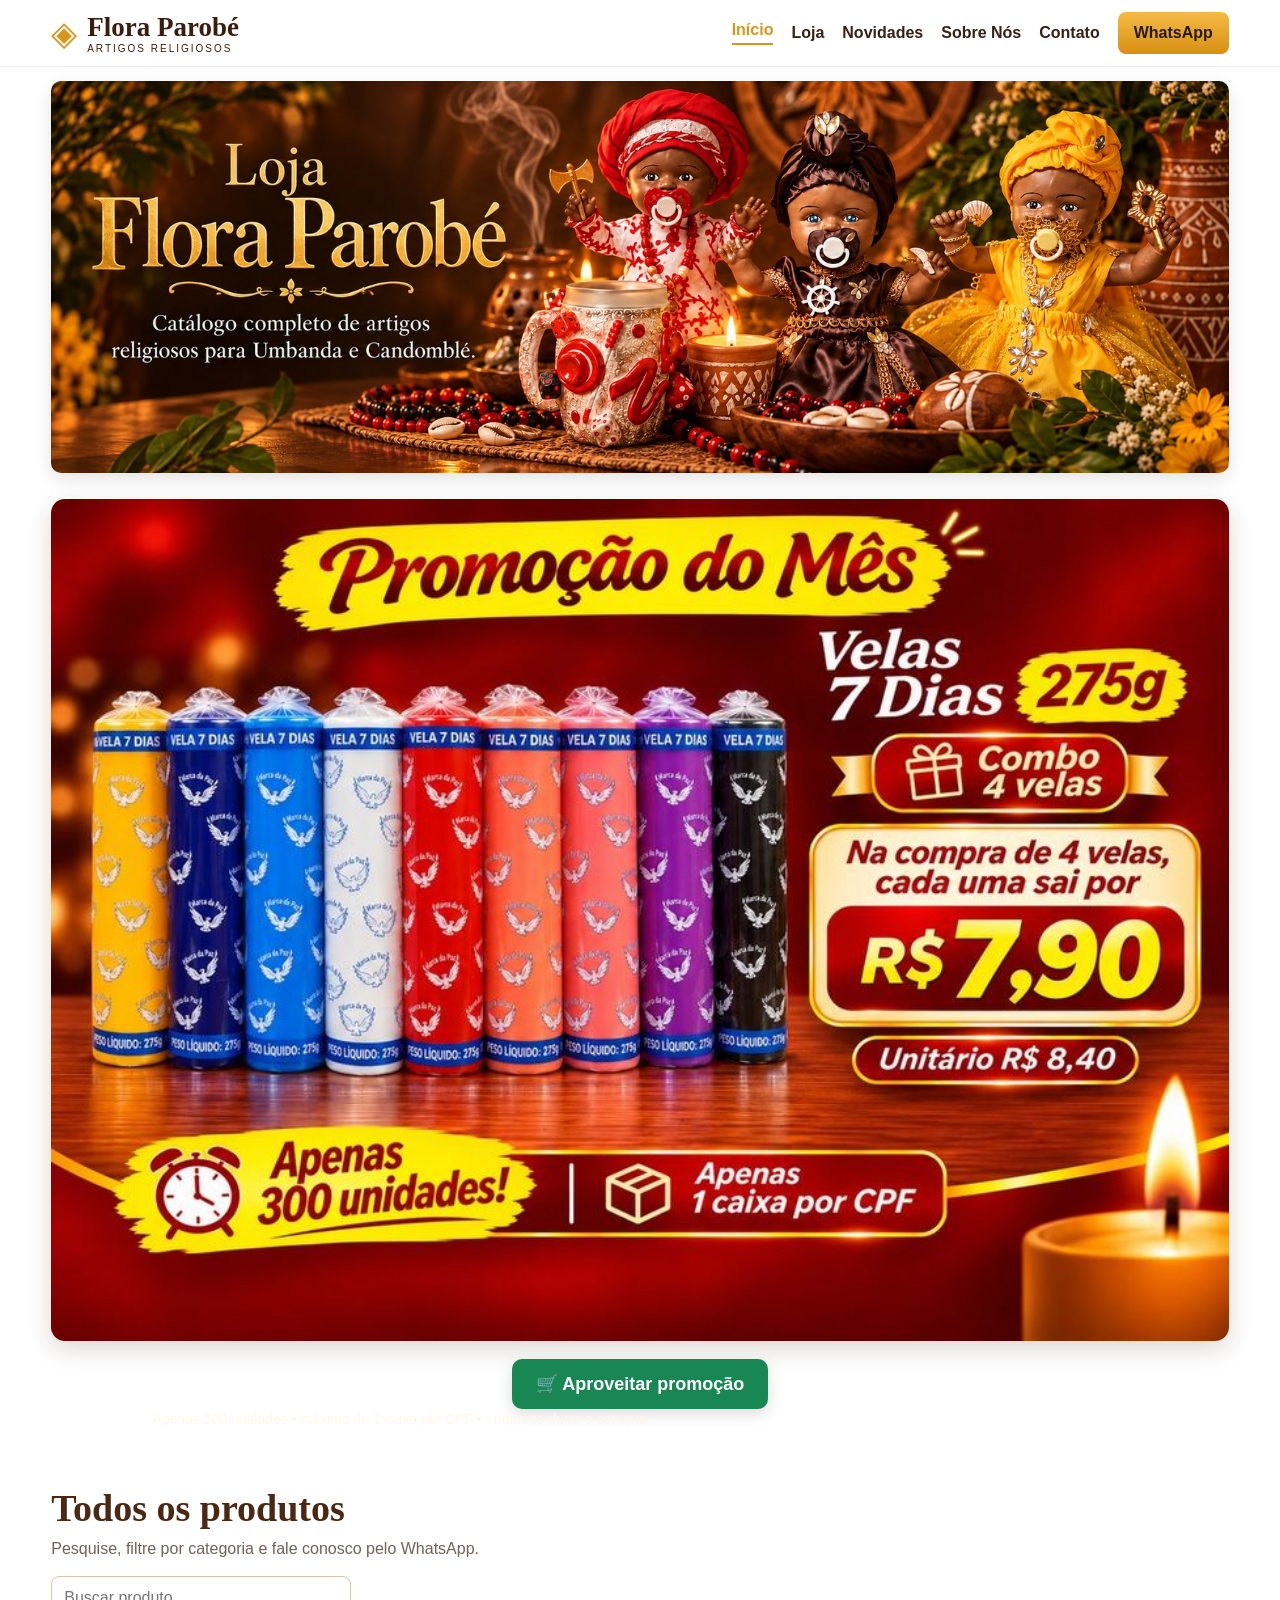
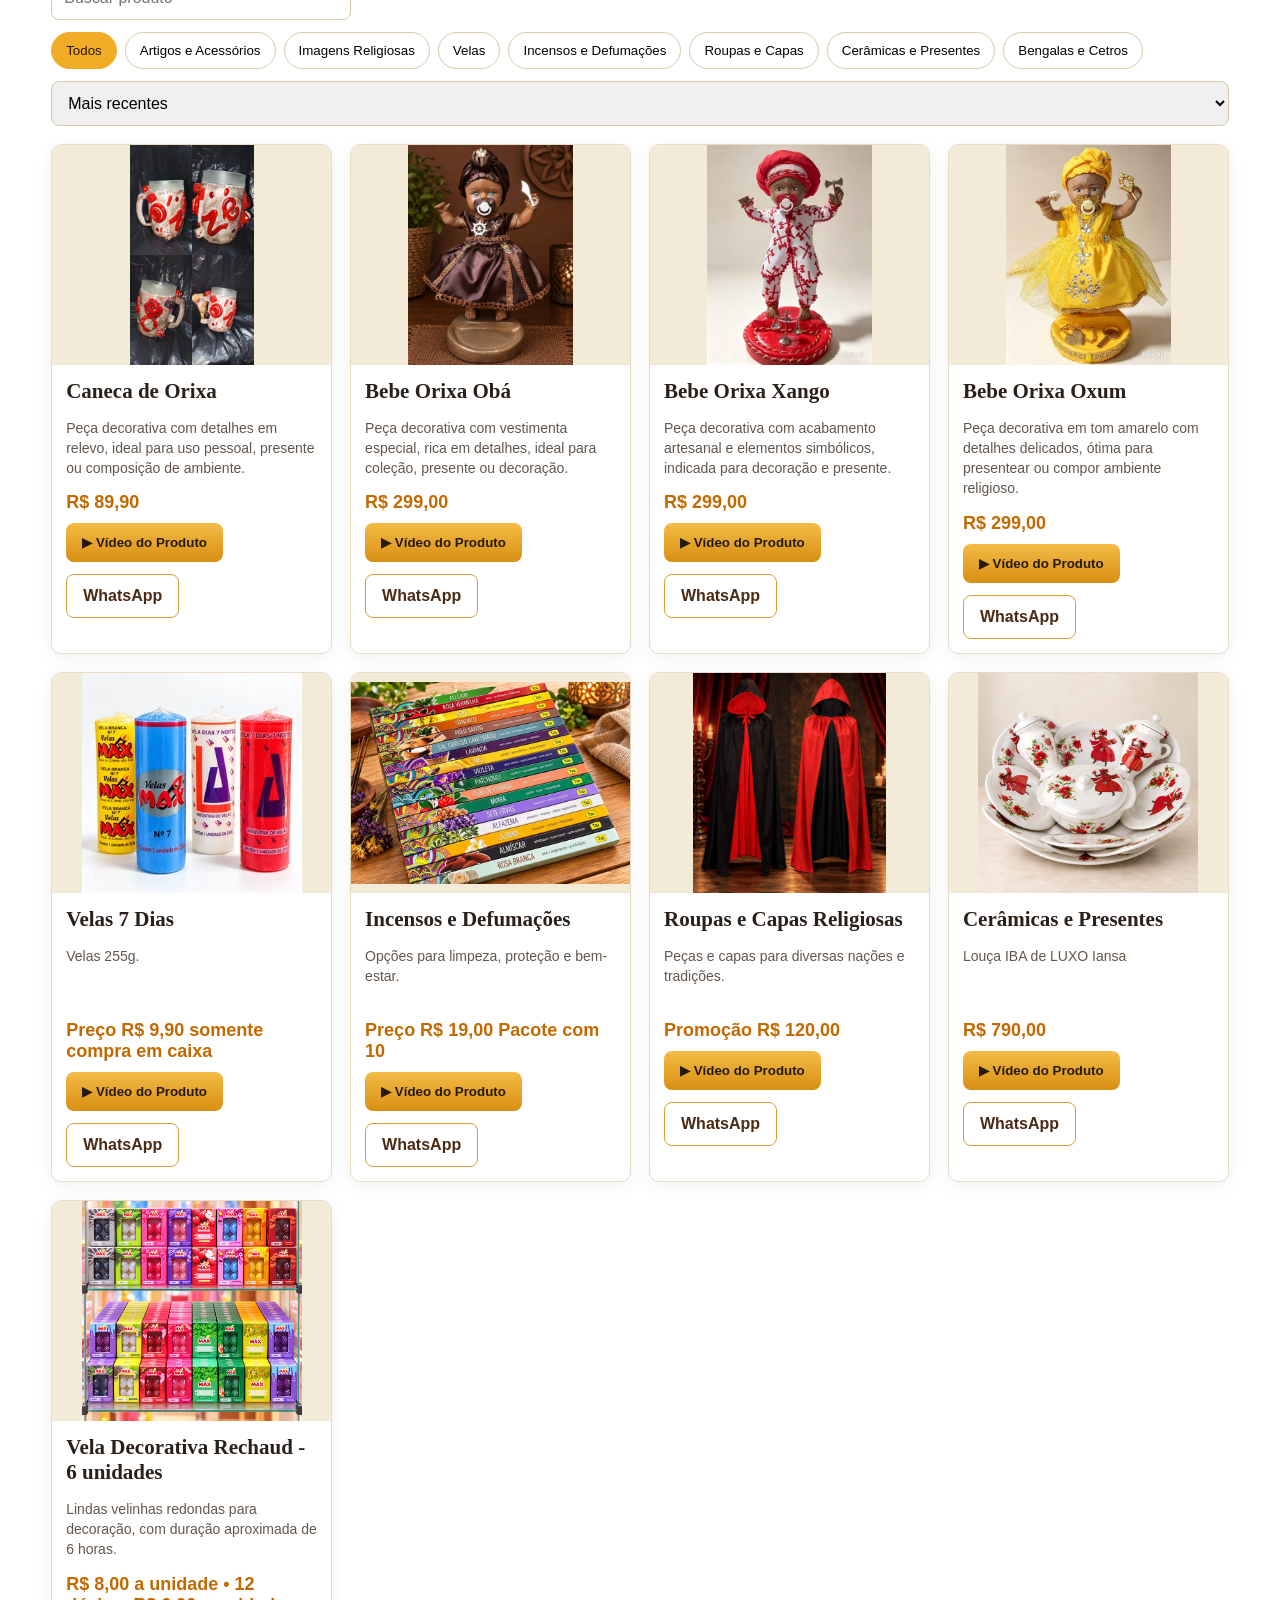
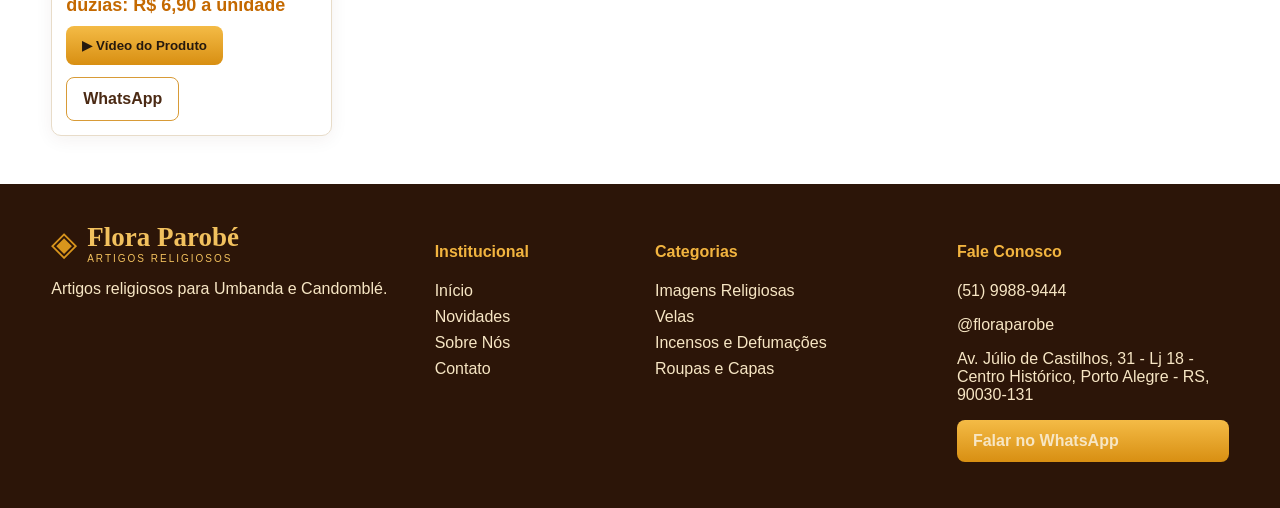
==== commit 1a75fa3c: "Adiciona categoria Bengalas e Cetros no catálogo" ====
--- a/index.html
+++ b/index.html
@@ -22,7 +22,7 @@
 <div id="footer"></div><div class="modal" id="videoModal"><div class="modal-box"><button class="modal-close">×</button><h2 id="videoTitle" class="serif"></h2><div id="videoBody"></div></div></div>
 <script src="js/site-config.js"></script><script src="js/site.js"></script><script>
 document.querySelector('#header').innerHTML=header('inicio');document.querySelector('#footer').innerHTML=footer();
-const cats=['Todos',...new Set(cfg.products.map(p=>p.category))];document.querySelector('#chips').innerHTML=cats.map(c=>`<button class="chip" data-cat="${c}">${c}</button>`).join('');let current=new URLSearchParams(location.search).get('cat')||'Todos';let q='';let sort='id';
+const cats=['Todos',...new Set(cfg.products.map(p=>p.category))]; if(!cats.includes('Bengalas e Cetros')) cats.push('Bengalas e Cetros');document.querySelector('#chips').innerHTML=cats.map(c=>`<button class="chip" data-cat="${c}">${c}</button>`).join('');let current=new URLSearchParams(location.search).get('cat')||'Todos';let q='';let sort='id';
 function render(){let arr=cfg.products.filter(p=>(current==='Todos'||p.category===current)&&(!q||(`${p.name} ${p.description}`.toLowerCase().includes(q))));if(sort==='az')arr.sort((a,b)=>a.name.localeCompare(b.name));document.querySelector('#catalog').innerHTML=arr.map(productCard).join('');document.querySelectorAll('.chip').forEach(x=>x.classList.toggle('active',x.dataset.cat===current));bindCommon();}
 document.querySelector('#chips').addEventListener('click',e=>{if(e.target.matches('.chip')){current=e.target.dataset.cat;render()}});document.querySelector('#search').addEventListener('input',e=>{q=e.target.value.toLowerCase();render()});document.querySelector('#sort').addEventListener('change',e=>{sort=e.target.value;render()});render();bindCommon();
 </script></body></html>
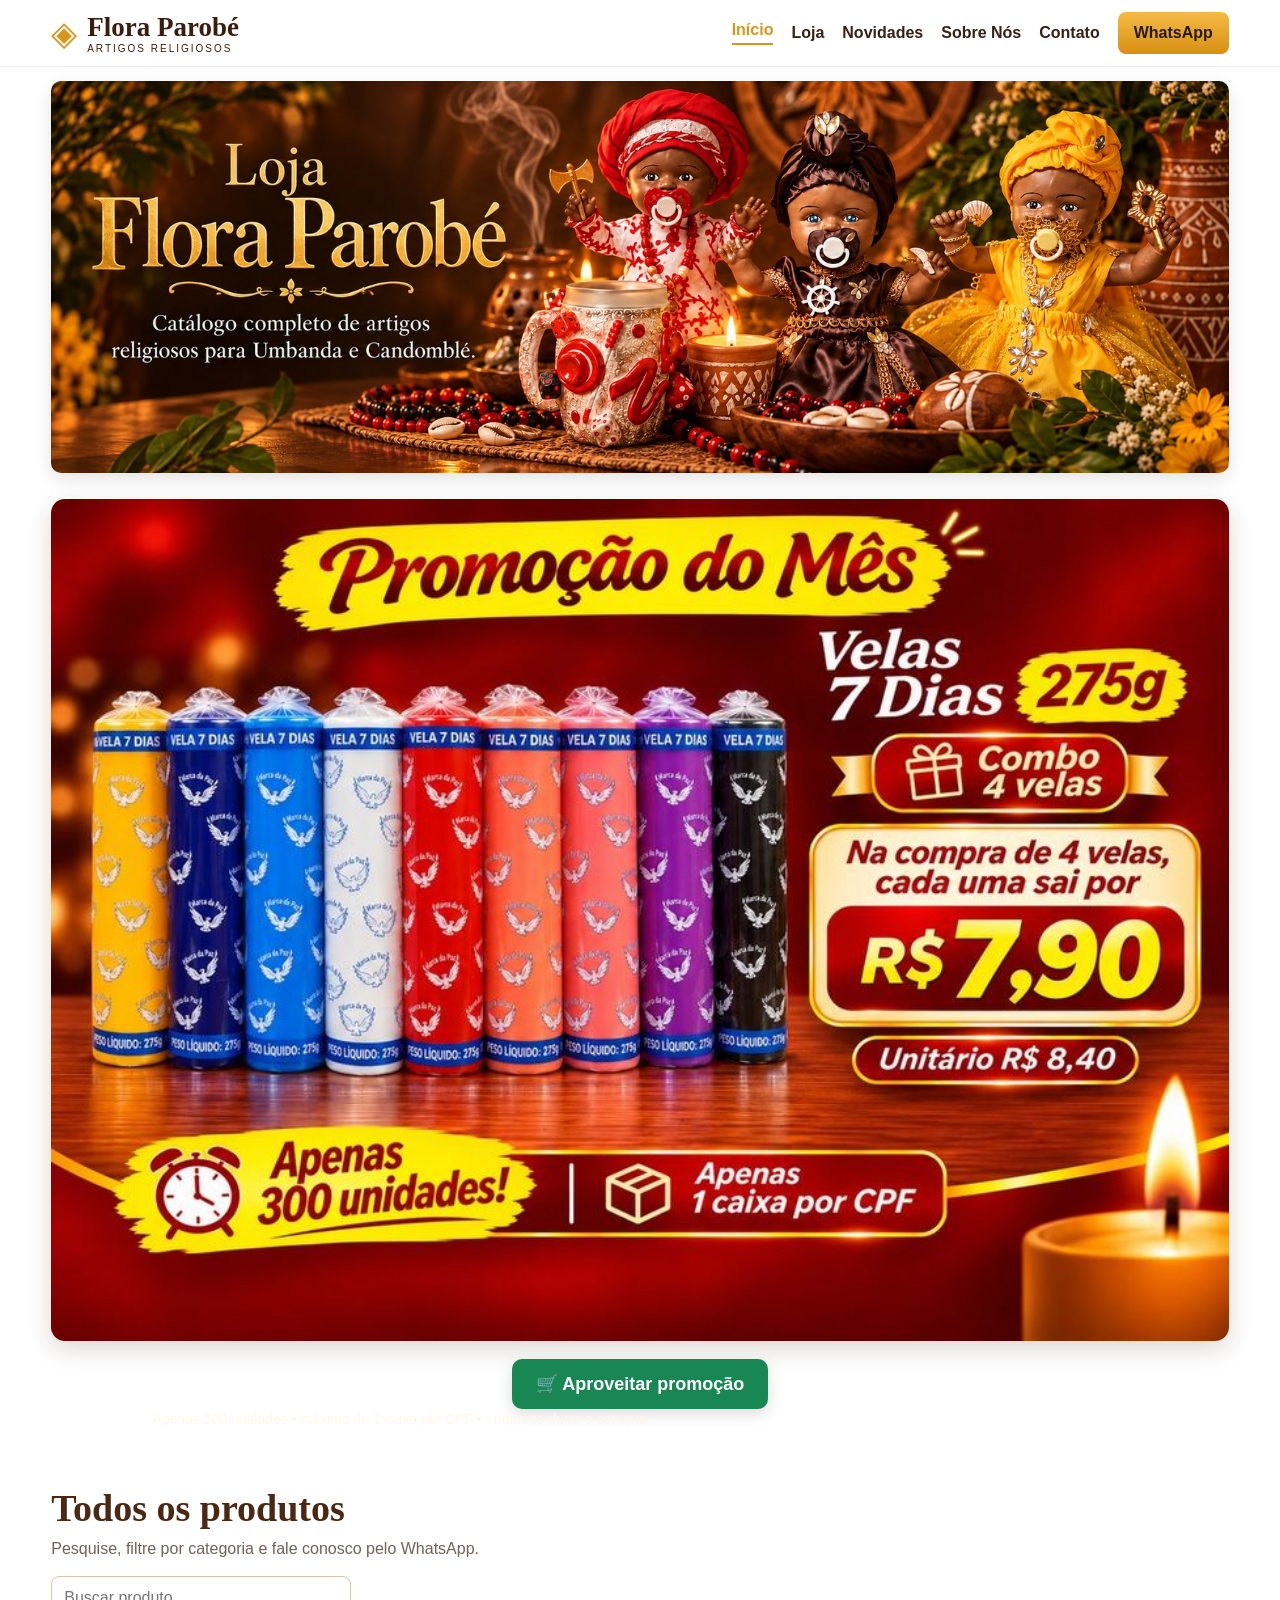
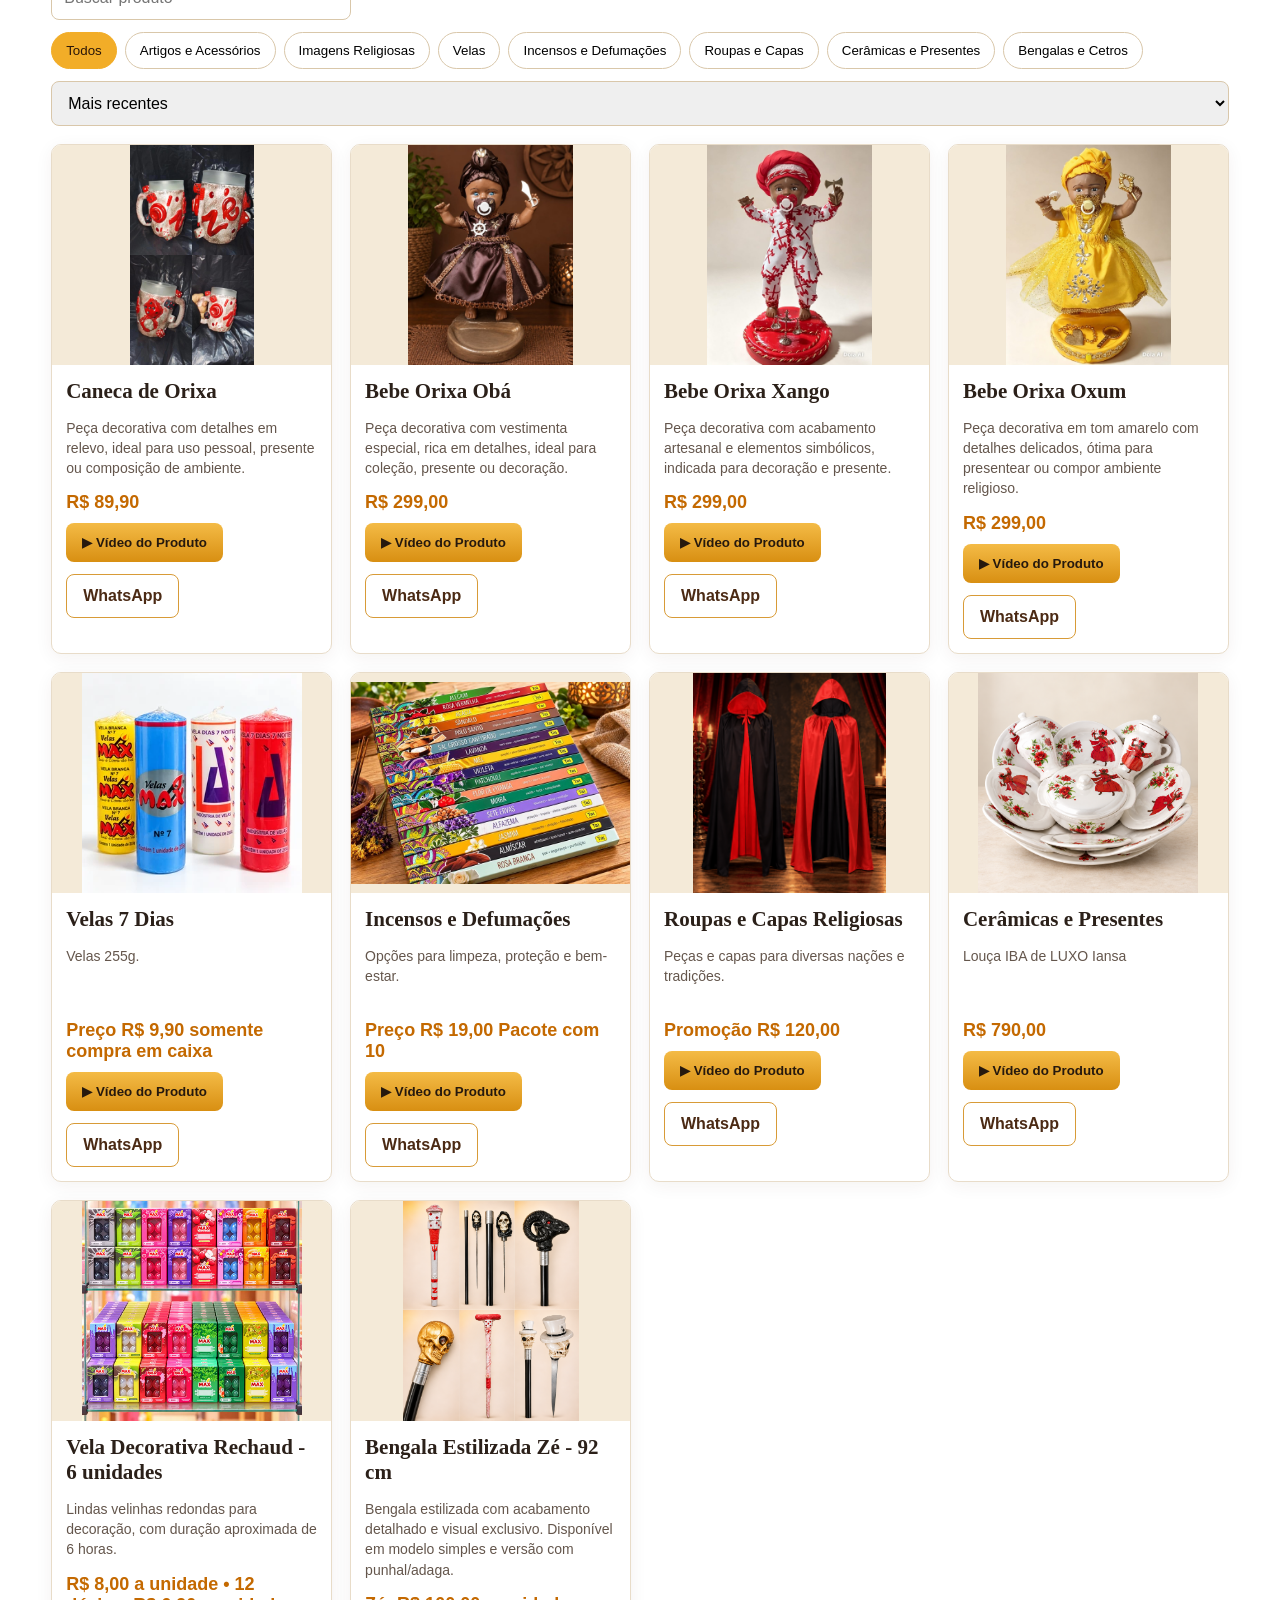
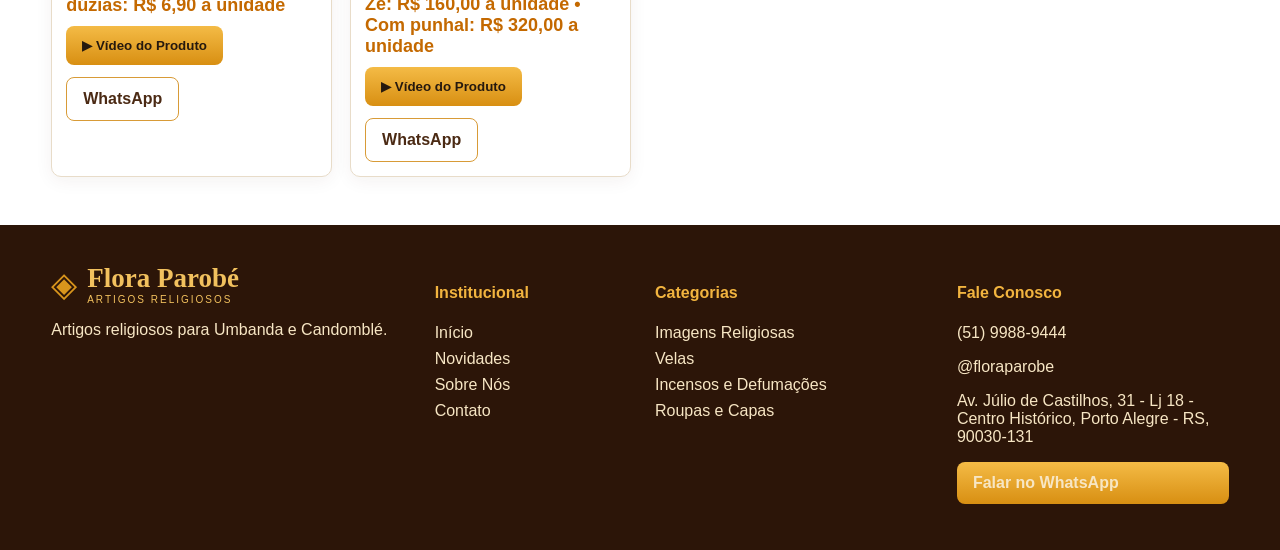
==== commit 72321798: "Forçar atualização do catálogo na página principal" ====
--- a/index.html
+++ b/index.html
@@ -20,7 +20,7 @@
 
 <main class="section"><div class="container"><h2 class="section-title">Todos os produtos</h2><p class="section-sub">Pesquise, filtre por categoria e fale conosco pelo WhatsApp.</p><div class="shop-tools"><input id="search" class="searchbox" placeholder="Buscar produto"><div class="chips" id="chips"></div><select id="sort"><option value="id">Mais recentes</option><option value="az">A–Z</option></select></div><div class="products" id="catalog"></div></div></main>
 <div id="footer"></div><div class="modal" id="videoModal"><div class="modal-box"><button class="modal-close">×</button><h2 id="videoTitle" class="serif"></h2><div id="videoBody"></div></div></div>
-<script src="js/site-config.js"></script><script src="js/site.js"></script><script>
+<script src="js/site-config.js?v=20261116-1"></script><script src="js/site.js?v=20261116-1"></script><script>
 document.querySelector('#header').innerHTML=header('inicio');document.querySelector('#footer').innerHTML=footer();
 const cats=['Todos',...new Set(cfg.products.map(p=>p.category))]; if(!cats.includes('Bengalas e Cetros')) cats.push('Bengalas e Cetros');document.querySelector('#chips').innerHTML=cats.map(c=>`<button class="chip" data-cat="${c}">${c}</button>`).join('');let current=new URLSearchParams(location.search).get('cat')||'Todos';let q='';let sort='id';
 function render(){let arr=cfg.products.filter(p=>(current==='Todos'||p.category===current)&&(!q||(`${p.name} ${p.description}`.toLowerCase().includes(q))));if(sort==='az')arr.sort((a,b)=>a.name.localeCompare(b.name));document.querySelector('#catalog').innerHTML=arr.map(productCard).join('');document.querySelectorAll('.chip').forEach(x=>x.classList.toggle('active',x.dataset.cat===current));bindCommon();}
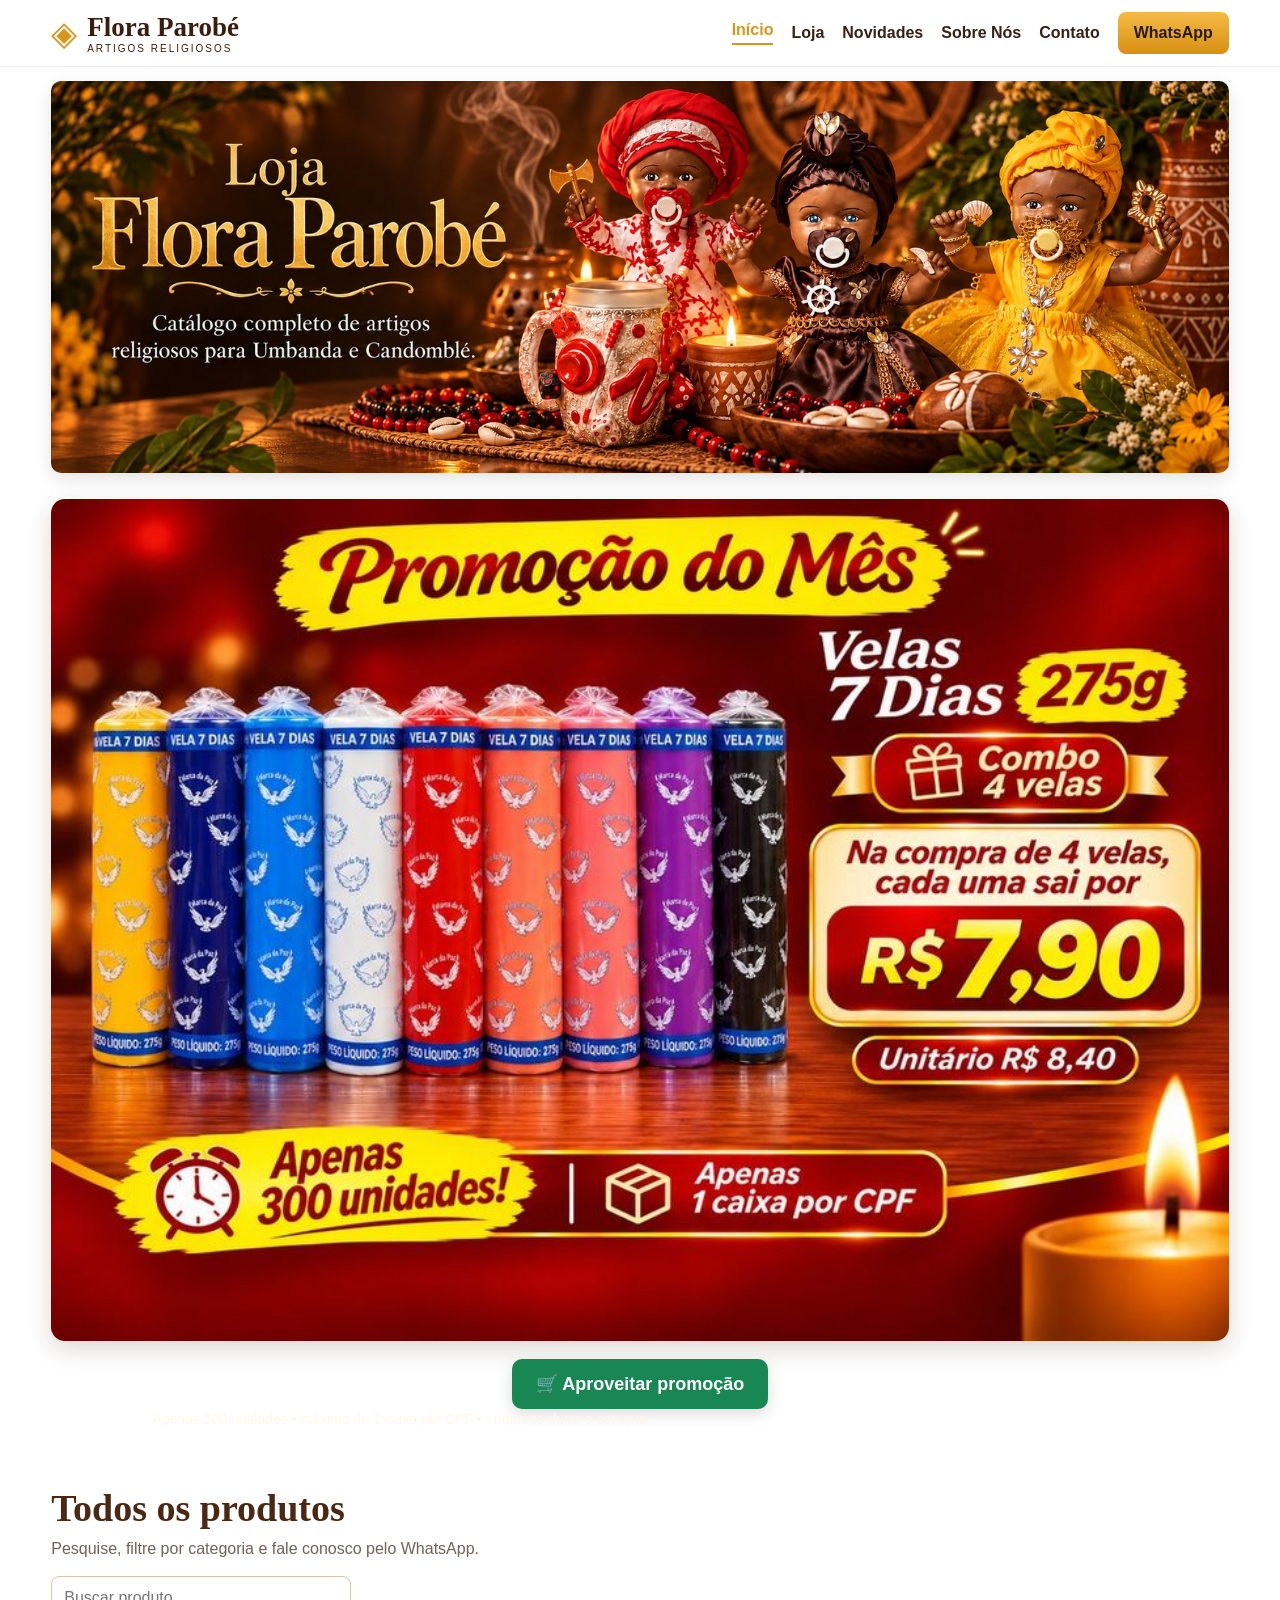
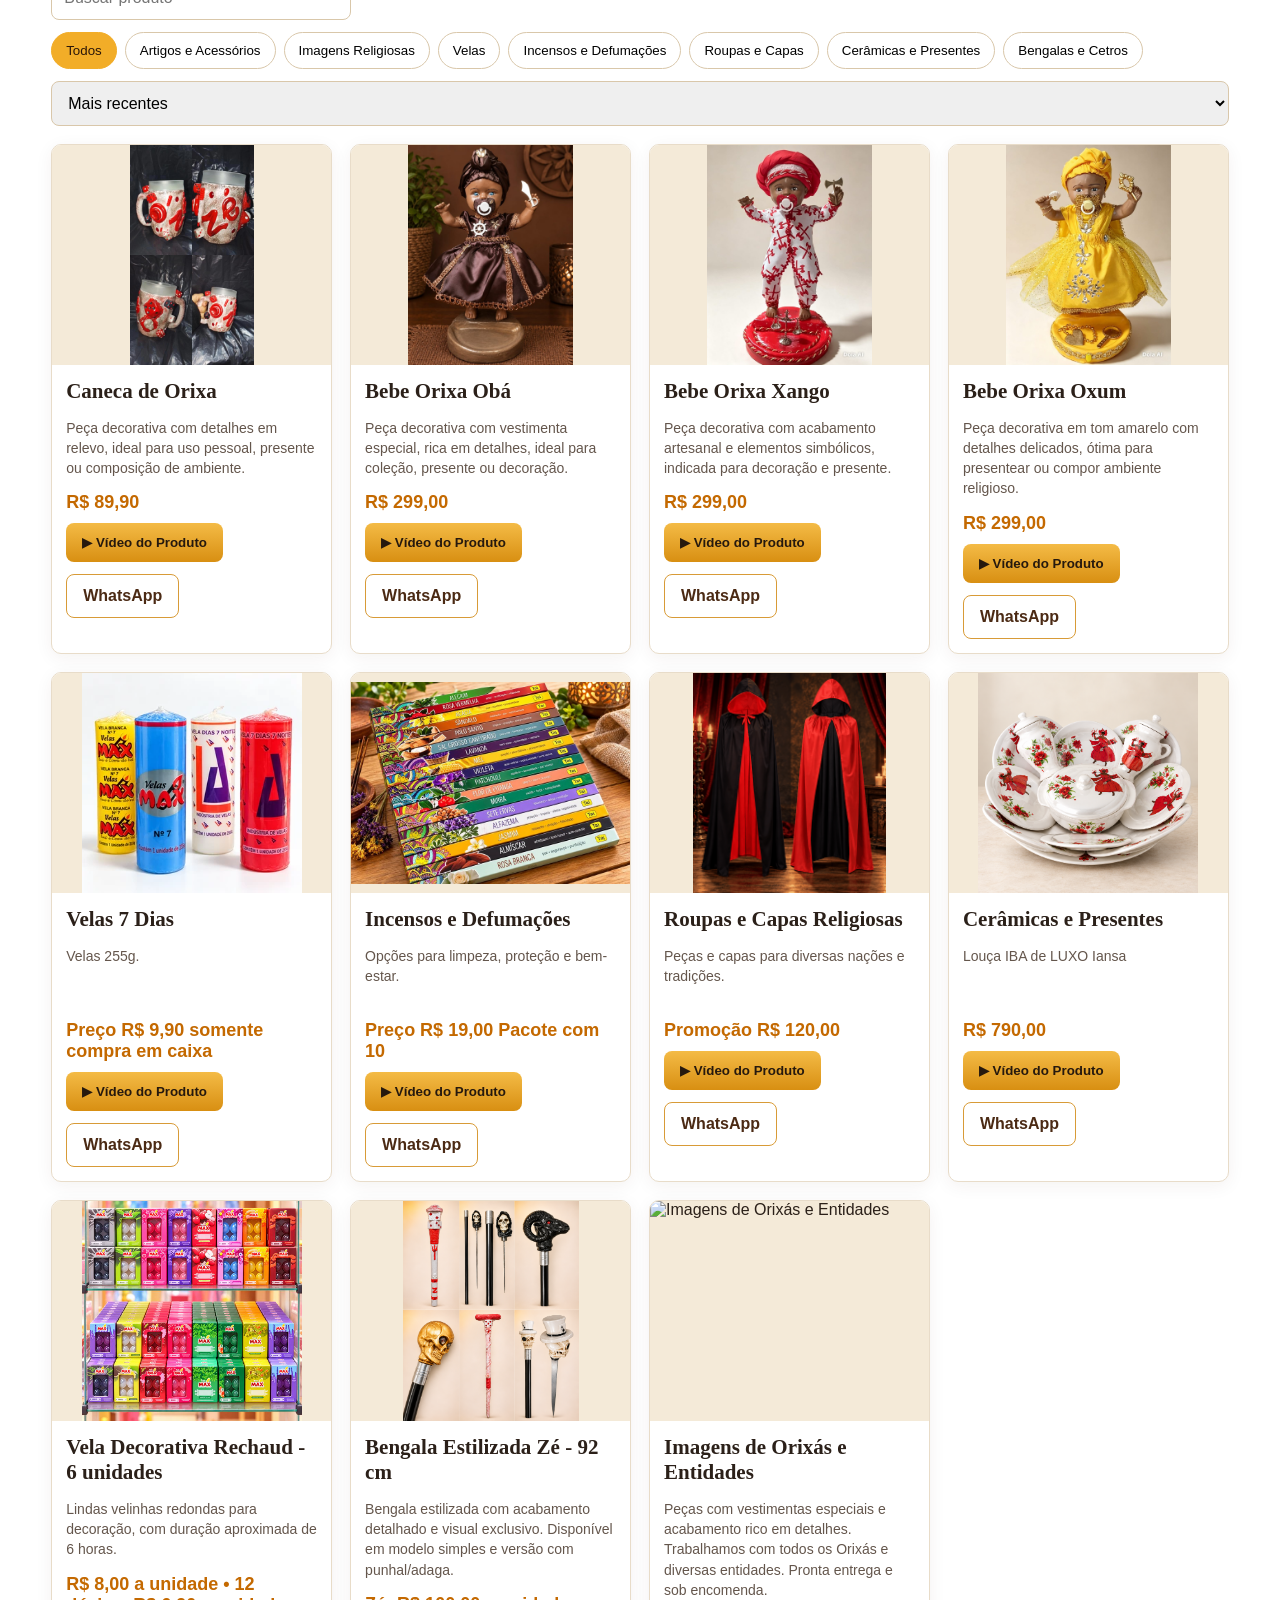
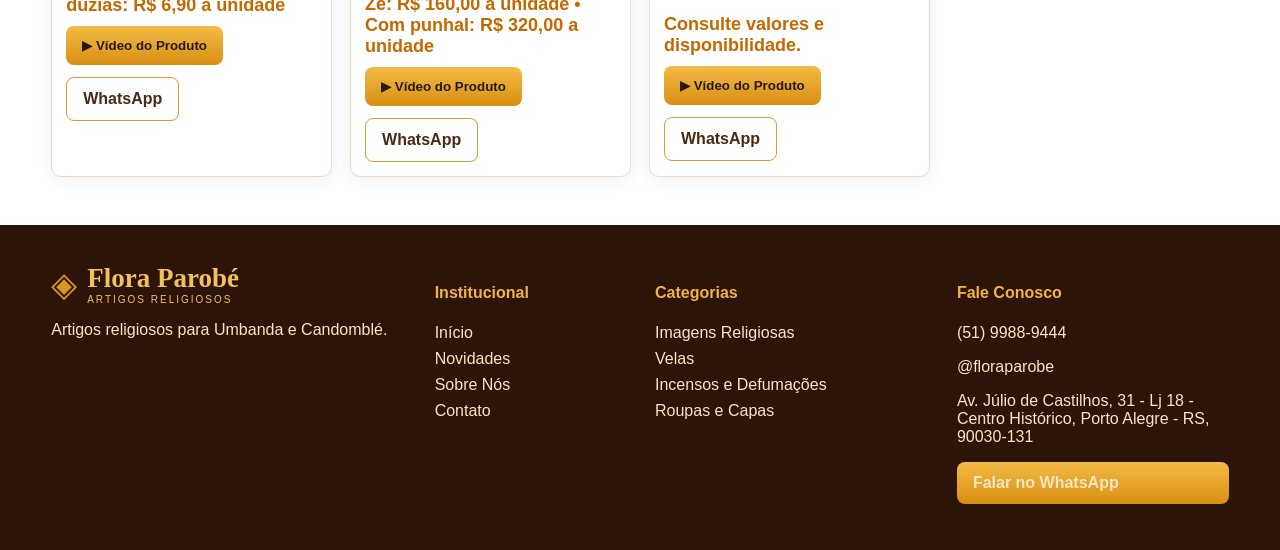
==== commit ac72164d: "Atualizar versão do catálogo na página principal" ====
--- a/index.html
+++ b/index.html
@@ -20,7 +20,7 @@
 
 <main class="section"><div class="container"><h2 class="section-title">Todos os produtos</h2><p class="section-sub">Pesquise, filtre por categoria e fale conosco pelo WhatsApp.</p><div class="shop-tools"><input id="search" class="searchbox" placeholder="Buscar produto"><div class="chips" id="chips"></div><select id="sort"><option value="id">Mais recentes</option><option value="az">A–Z</option></select></div><div class="products" id="catalog"></div></div></main>
 <div id="footer"></div><div class="modal" id="videoModal"><div class="modal-box"><button class="modal-close">×</button><h2 id="videoTitle" class="serif"></h2><div id="videoBody"></div></div></div>
-<script src="js/site-config.js?v=20261116-1"></script><script src="js/site.js?v=20261116-1"></script><script>
+<script src="js/site-config.js?v=20261116-2"></script><script src="js/site.js?v=20261116-1"></script><script>
 document.querySelector('#header').innerHTML=header('inicio');document.querySelector('#footer').innerHTML=footer();
 const cats=['Todos',...new Set(cfg.products.map(p=>p.category))]; if(!cats.includes('Bengalas e Cetros')) cats.push('Bengalas e Cetros');document.querySelector('#chips').innerHTML=cats.map(c=>`<button class="chip" data-cat="${c}">${c}</button>`).join('');let current=new URLSearchParams(location.search).get('cat')||'Todos';let q='';let sort='id';
 function render(){let arr=cfg.products.filter(p=>(current==='Todos'||p.category===current)&&(!q||(`${p.name} ${p.description}`.toLowerCase().includes(q))));if(sort==='az')arr.sort((a,b)=>a.name.localeCompare(b.name));document.querySelector('#catalog').innerHTML=arr.map(productCard).join('');document.querySelectorAll('.chip').forEach(x=>x.classList.toggle('active',x.dataset.cat===current));bindCommon();}
